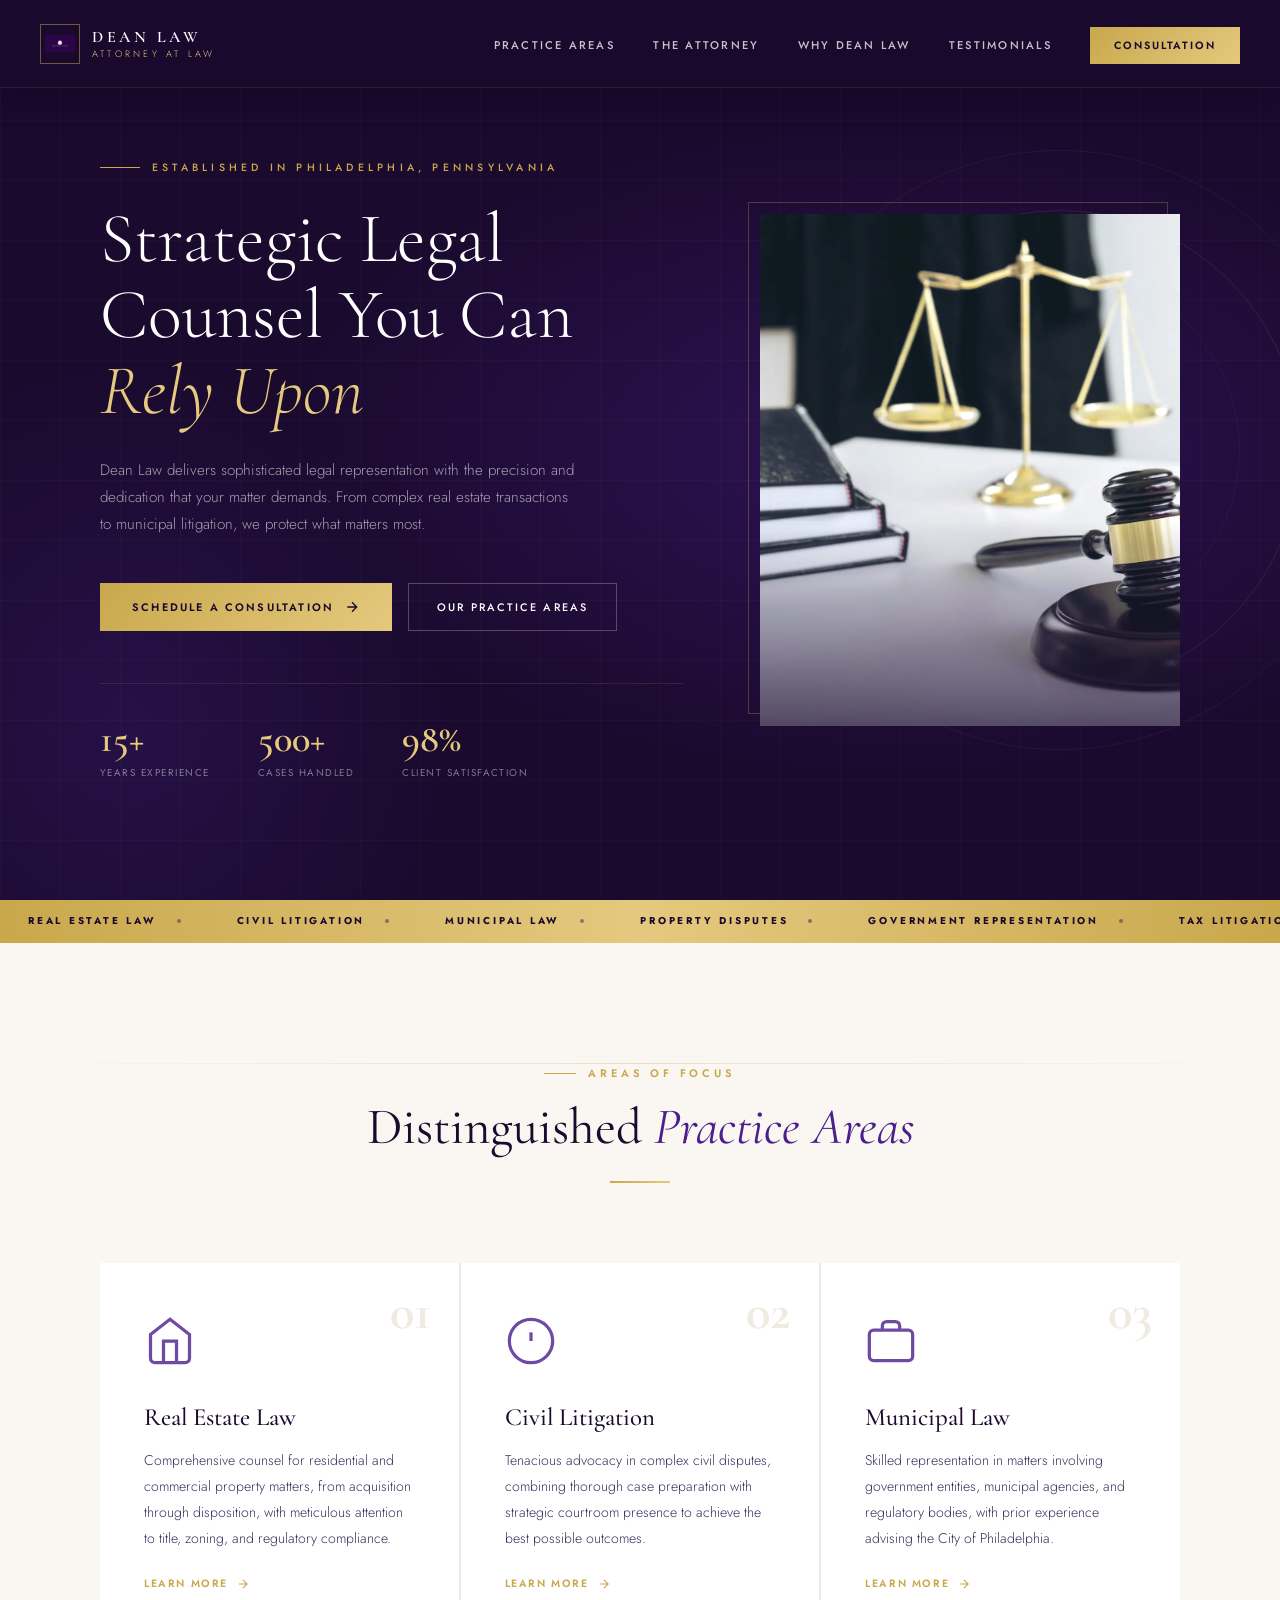
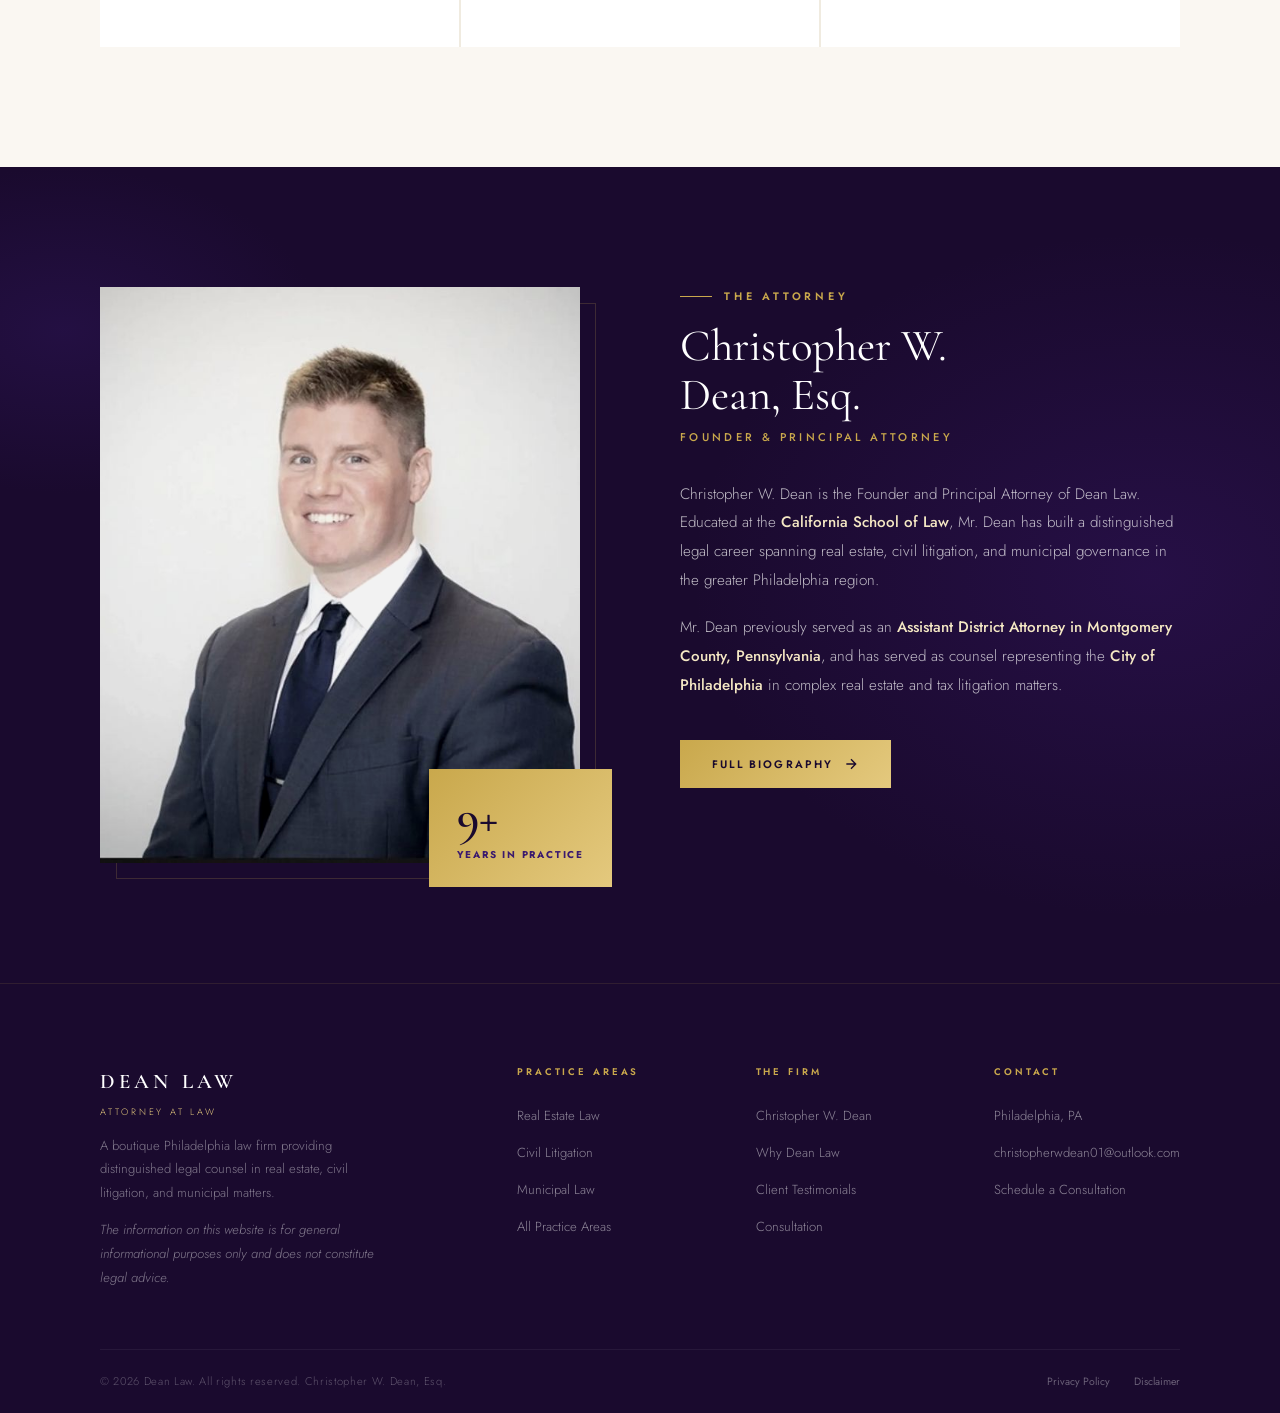
==== index.html @ ed44410c "Add files via upload" ====
<!DOCTYPE html>
<html lang="en">
<head>
  <meta charset="UTF-8" />
  <meta name="viewport" content="width=device-width, initial-scale=1.0" />
  <meta name="description" content="Dean Law — Philadelphia's premier boutique law firm. Christopher W. Dean, Esq. provides distinguished legal representation in Real Estate Law, Civil Litigation, and Municipal Law." />
  <title>Dean Law | Christopher W. Dean, Esq. — Philadelphia, Pennsylvania</title>
  <link rel="stylesheet" href="style.css" />
</head>
<body>

  <!-- ============================================================ NAVIGATION ============================================================ -->
  <header id="navbar">
    <a href="index.html" class="nav-logo">
      <div class="nav-logo-emblem">
        <img src="image/logo.png" alt="Dean Law Logo" style="width:32px;height:32px;object-fit:contain;" />
      </div>
      <div class="nav-logo-text">
        Dean Law
        <span>Attorney at Law</span>
      </div>
    </a>

    <ul class="nav-links">
      <li><a href="practice-areas.html">Practice Areas</a></li>
      <li><a href="attorney.html">The Attorney</a></li>
      <li><a href="why-dean-law.html">Why Dean Law</a></li>
      <li><a href="testimonials.html">Testimonials</a></li>
      <li><a href="contact.html" class="nav-cta">Consultation</a></li>
    </ul>

    <button class="nav-toggle" aria-label="Toggle menu">
      <span></span><span></span><span></span>
    </button>
  </header>

  <!-- ============================================================ HERO ============================================================ -->
  <section id="hero">
    <div class="hero-bg-pattern"></div>
    <div class="hero-grid"></div>
    <div class="hero-seal"></div>

    <div class="hero-content container">
      <div class="hero-text">
        <p class="eyebrow">Established in Philadelphia, Pennsylvania</p>
        <h1 class="hero-headline">
          Strategic Legal<br />
          Counsel You Can<br />
          <em>Rely Upon</em>
        </h1>
        <p class="hero-tagline">
          Dean Law delivers sophisticated legal representation with the precision and dedication that your matter demands. From complex real estate transactions to municipal litigation, we protect what matters most.
        </p>
        <div class="hero-actions">
          <a href="contact.html" class="btn-primary">
            <span>Schedule a Consultation</span>
            <svg width="16" height="16" viewBox="0 0 24 24" fill="none" stroke="currentColor" stroke-width="2"><path d="M5 12h14M12 5l7 7-7 7"/></svg>
          </a>
          <a href="practice-areas.html" class="btn-ghost">
            <span>Our Practice Areas</span>
          </a>
        </div>
        <div class="hero-stats">
          <div class="stat-item">
            <div class="stat-num" data-counter data-target="15" data-suffix="+">0+</div>
            <div class="stat-label">Years Experience</div>
          </div>
          <div class="stat-item">
            <div class="stat-num" data-counter data-target="500" data-suffix="+">0+</div>
            <div class="stat-label">Cases Handled</div>
          </div>
          <div class="stat-item">
            <div class="stat-num" data-counter data-target="98" data-suffix="%">0%</div>
            <div class="stat-label">Client Satisfaction</div>
          </div>
        </div>
      </div>

      <div class="hero-photo-wrap">
        <div class="hero-photo-frame">
          <img src="image/law-image.jpg" alt="Dean Law" class="hero-photo" />
        </div>
          
        </div>
      </div>
    </div>
  </section>

  <!-- ── Ticker ── -->
  <div class="ticker-bar">
    <div class="ticker-track">
      <span class="ticker-item">Real Estate Law <span class="ticker-dot"></span></span>
      <span class="ticker-item">Civil Litigation <span class="ticker-dot"></span></span>
      <span class="ticker-item">Municipal Law <span class="ticker-dot"></span></span>
      <span class="ticker-item">Property Disputes <span class="ticker-dot"></span></span>
      <span class="ticker-item">Government Representation <span class="ticker-dot"></span></span>
      <span class="ticker-item">Tax Litigation <span class="ticker-dot"></span></span>
      <span class="ticker-item">Contract Law <span class="ticker-dot"></span></span>
    </div>
  </div>

  <!-- ── Practice Areas Preview ── -->
  <section class="practice-section">
    <div class="container">
      <div class="practice-header reveal">
        <p class="section-eyebrow" style="justify-content:center;">Areas of Focus</p>
        <h2 class="practice-title">Distinguished <em>Practice Areas</em></h2>
        <div class="gold-divider centered"></div>
      </div>
      <div class="practice-grid">
        <a href="real-estate-law.html" class="practice-card reveal" data-delay="0">
          <span class="practice-num">01</span>
          <svg class="practice-icon" viewBox="0 0 24 24" fill="none" stroke="currentColor" stroke-width="1.5">
            <path d="M3 9l9-7 9 7v11a2 2 0 01-2 2H5a2 2 0 01-2-2z"/><polyline points="9 22 9 12 15 12 15 22"/>
          </svg>
          <h3>Real Estate Law</h3>
          <p>Comprehensive counsel for residential and commercial property matters, from acquisition through disposition, with meticulous attention to title, zoning, and regulatory compliance.</p>
          <div class="practice-learn-more">
            Learn More
            <svg width="14" height="14" viewBox="0 0 24 24" fill="none" stroke="currentColor" stroke-width="2"><path d="M5 12h14M12 5l7 7-7 7"/></svg>
          </div>
        </a>
        <a href="civil-litigation.html" class="practice-card reveal" data-delay="120">
          <span class="practice-num">02</span>
          <svg class="practice-icon" viewBox="0 0 24 24" fill="none" stroke="currentColor" stroke-width="1.5">
            <circle cx="12" cy="12" r="10"/><line x1="12" y1="8" x2="12" y2="12"/><line x1="12" y1="16" x2="12.01" y2="16"/>
          </svg>
          <h3>Civil Litigation</h3>
          <p>Tenacious advocacy in complex civil disputes, combining thorough case preparation with strategic courtroom presence to achieve the best possible outcomes.</p>
          <div class="practice-learn-more">
            Learn More
            <svg width="14" height="14" viewBox="0 0 24 24" fill="none" stroke="currentColor" stroke-width="2"><path d="M5 12h14M12 5l7 7-7 7"/></svg>
          </div>
        </a>
        <a href="municipal-law.html" class="practice-card reveal" data-delay="240">
          <span class="practice-num">03</span>
          <svg class="practice-icon" viewBox="0 0 24 24" fill="none" stroke="currentColor" stroke-width="1.5">
            <rect x="2" y="7" width="20" height="14" rx="2"/><path d="M16 7V5a2 2 0 00-2-2h-4a2 2 0 00-2 2v2"/>
          </svg>
          <h3>Municipal Law</h3>
          <p>Skilled representation in matters involving government entities, municipal agencies, and regulatory bodies, with prior experience advising the City of Philadelphia.</p>
          <div class="practice-learn-more">
            Learn More
            <svg width="14" height="14" viewBox="0 0 24 24" fill="none" stroke="currentColor" stroke-width="2"><path d="M5 12h14M12 5l7 7-7 7"/></svg>
          </div>
        </a>
      </div>
    </div>
  </section>

  <!-- ── Attorney Preview ── -->
  <section class="attorney-section">
    <div class="attorney-bg"></div>
    <div class="container">
      <div class="attorney-grid">
        <div class="attorney-photo-col reveal">
          <div class="attorney-photo-main">
            <img src="image/dean.jpg" alt="Christopher W. Dean, Esq." />
          </div>
          <div class="attorney-credential-card">
            <div class="cred-num" data-counter data-target="15" data-suffix="+">15+</div>
            <div class="cred-label">Years in Practice</div>
          </div>
        </div>
        <div class="attorney-text-col reveal" data-delay="200">
          <p class="section-eyebrow" style="color:var(--gold);">The Attorney</p>
          <h2 class="attorney-name">Christopher W.<br />Dean, Esq.</h2>
          <p class="attorney-title-line">Founder &amp; Principal Attorney</p>
          <div class="attorney-bio">
            <p>Christopher W. Dean is the Founder and Principal Attorney of Dean Law. Educated at the <strong>California School of Law</strong>, Mr. Dean has built a distinguished legal career spanning real estate, civil litigation, and municipal governance in the greater Philadelphia region.</p>
            <p>Mr. Dean previously served as an <strong>Assistant District Attorney in Montgomery County, Pennsylvania</strong>, and has served as counsel representing the <strong>City of Philadelphia</strong> in complex real estate and tax litigation matters.</p>
          </div>
          <div style="margin-top:40px;">
            <a href="attorney.html" class="btn-primary" style="background:linear-gradient(135deg,var(--gold),var(--gold-light));color:var(--purple-deep);">
              <span>Full Biography</span>
              <svg width="16" height="16" viewBox="0 0 24 24" fill="none" stroke="currentColor" stroke-width="2"><path d="M5 12h14M12 5l7 7-7 7"/></svg>
            </a>
          </div>
        </div>
      </div>
    </div>
  </section>

  <!-- ── Footer ── -->
  <footer id="footer">
    <div class="container">
      <div class="footer-main">
        <div class="footer-brand">
          <div class="footer-brand-name">Dean Law<span>Attorney at Law</span></div>
          <p>A boutique Philadelphia law firm providing distinguished legal counsel in real estate, civil litigation, and municipal matters.</p>
          <p class="footer-disclaimer">The information on this website is for general informational purposes only and does not constitute legal advice.</p>
        </div>
        <div class="footer-col">
          <h5>Practice Areas</h5>
          <ul>
            <li><a href="real-estate-law.html">Real Estate Law</a></li>
            <li><a href="civil-litigation.html">Civil Litigation</a></li>
            <li><a href="municipal-law.html">Municipal Law</a></li>
            <li><a href="practice-areas.html">All Practice Areas</a></li>
          </ul>
        </div>
        <div class="footer-col">
          <h5>The Firm</h5>
          <ul>
            <li><a href="attorney.html">Christopher W. Dean</a></li>
            <li><a href="why-dean-law.html">Why Dean Law</a></li>
            <li><a href="testimonials.html">Client Testimonials</a></li>
            <li><a href="contact.html">Consultation</a></li>
          </ul>
        </div>
        <div class="footer-col">
          <h5>Contact</h5>
          <ul>
            <li><a href="#">Philadelphia, PA</a></li>
            <li><a href="mailto:christopherwdean01@outlook.com">christopherwdean01@outlook.com</a></li>
            <li><a href="contact.html">Schedule a Consultation</a></li>
          </ul>
        </div>
      </div>
      <div class="footer-bottom">
        <p>&copy; <span id="footerYear"></span> Dean Law. All rights reserved. Christopher W. Dean, Esq.</p>
        <div class="footer-bar-links">
          <a href="#">Privacy Policy</a>
          <a href="#">Disclaimer</a>
        </div>
      </div>
    </div>
  </footer>

  <script src="main.js"></script>
</body>
</html>
---- style.css ----
/* ============================================================
   DEAN LAW — MASTER STYLESHEET
   Aesthetic: Luxury Legal | Deep Amethyst + Ivory + Gold
   ============================================================ */

@import url('https://fonts.googleapis.com/css2?family=Cormorant+Garamond:ital,wght@0,300;0,400;0,500;0,600;0,700;1,300;1,400;1,500&family=Jost:wght@300;400;500;600&family=Playfair+Display:ital,wght@0,400;0,600;1,400&display=swap');

/* ── Variables ── */
:root {
  --purple-deep:  #1a0a2e;
  --purple-mid:   #2d1557;
  --purple-light: #4a1f8c;
  --purple-muted: #3b1a6e;
  --gold:         #c9a84c;
  --gold-light:   #e4c97e;
  --gold-pale:    #f5e8c4;
  --ivory:        #faf7f2;
  --ivory-dark:   #f0ebe0;
  --white:        #ffffff;
  --text-dark:    #1a0a2e;
  --text-mid:     #3d2d5c;
  --text-light:   #7a6a99;
  --font-display: 'Cormorant Garamond', Georgia, serif;
  --font-body:    'Jost', sans-serif;
  --font-accent:  'Playfair Display', Georgia, serif;
  --ease:         cubic-bezier(0.4, 0, 0.2, 1);
  --shadow-gold:  0 4px 30px rgba(201,168,76,0.15);
  --shadow-deep:  0 20px 60px rgba(26,10,46,0.25);
  --nav-h:        88px;
}

/* ── Reset ── */
*, *::before, *::after { box-sizing: border-box; margin: 0; padding: 0; }
html { scroll-behavior: smooth; font-size: 16px; }
body {
  font-family: var(--font-body);
  background: var(--ivory);
  color: var(--text-dark);
  line-height: 1.7;
  overflow-x: hidden;
}
img { display: block; max-width: 100%; height: auto; }
a { text-decoration: none; color: inherit; }

/* ── Scrollbar ── */
::-webkit-scrollbar { width: 6px; }
::-webkit-scrollbar-track { background: var(--ivory-dark); }
::-webkit-scrollbar-thumb { background: var(--gold); border-radius: 3px; }

/* ── Utilities ── */
.container { max-width: 1200px; margin: 0 auto; padding: 0 clamp(20px, 5vw, 60px); }

.section-eyebrow {
  font-family: var(--font-body);
  font-size: 0.68rem;
  font-weight: 600;
  letter-spacing: 0.35em;
  text-transform: uppercase;
  color: var(--gold);
  margin-bottom: 16px;
  display: flex;
  align-items: center;
  gap: 12px;
}
.section-eyebrow::before {
  content: '';
  display: inline-block;
  width: 32px;
  height: 1px;
  background: var(--gold);
  flex-shrink: 0;
}

.gold-divider {
  width: 60px;
  height: 2px;
  background: linear-gradient(90deg, var(--gold), var(--gold-light));
  margin: 24px 0;
}
.gold-divider.centered { margin-left: auto; margin-right: auto; }

/* ================================================================
   NAVIGATION
   ================================================================ */
#navbar {
  position: fixed;
  inset: 0 0 auto 0;
  z-index: 1000;
  height: var(--nav-h);
  padding: 0 clamp(20px, 4vw, 40px);
  display: flex;
  align-items: center;
  justify-content: space-between;
  gap: 16px;
  background: rgba(26,10,46,0.97);
  backdrop-filter: blur(12px);
  -webkit-backdrop-filter: blur(12px);
  box-shadow: 0 2px 40px rgba(0,0,0,0.3);
  border-bottom: 1px solid rgba(201,168,76,0.12);
}

/* Logo */
.nav-logo {
  display: flex;
  align-items: center;
  gap: 12px;
  flex-shrink: 0;
}
.nav-logo-emblem {
  width: 40px;
  height: 40px;
  border: 1px solid rgba(201,168,76,0.5);
  display: flex;
  align-items: center;
  justify-content: center;
  flex-shrink: 0;
  padding: 4px;
}
.nav-logo-emblem img { width: 28px; height: 28px; object-fit: contain; }
.nav-logo-text {
  font-family: var(--font-display);
  font-size: 1rem;
  font-weight: 600;
  letter-spacing: 0.22em;
  text-transform: uppercase;
  color: var(--white);
  line-height: 1.2;
  white-space: nowrap;
}
.nav-logo-text span {
  display: block;
  font-size: 0.58rem;
  font-family: var(--font-body);
  font-weight: 300;
  letter-spacing: 0.35em;
  color: var(--gold-light);
}

/* Desktop nav links */
.nav-links {
  display: flex;
  align-items: center;
  gap: clamp(20px, 3vw, 40px);
  list-style: none;
}
.nav-links a {
  font-size: 0.7rem;
  font-weight: 500;
  letter-spacing: 0.2em;
  text-transform: uppercase;
  color: rgba(255,255,255,0.75);
  transition: color 0.25s;
  position: relative;
  white-space: nowrap;
}
.nav-links a::after {
  content: '';
  position: absolute;
  bottom: -4px;
  left: 0;
  width: 0;
  height: 1px;
  background: var(--gold);
  transition: width 0.3s var(--ease);
}
.nav-links a:hover { color: var(--white); }
.nav-links a:hover::after { width: 100%; }
.nav-links a.active { color: var(--gold-light); }
.nav-links a.active::after { width: 100%; background: var(--gold-light); }

.nav-cta {
  font-size: 0.66rem !important;
  font-weight: 600 !important;
  letter-spacing: 0.18em !important;
  color: var(--purple-deep) !important;
  background: linear-gradient(135deg, var(--gold), var(--gold-light));
  padding: 11px 24px !important;
  transition: all 0.3s var(--ease) !important;
}
.nav-cta:hover {
  box-shadow: 0 0 24px rgba(201,168,76,0.5) !important;
  transform: translateY(-1px);
  color: var(--purple-deep) !important;
}
.nav-cta::after { display: none !important; }

/* Hamburger */
.nav-toggle {
  display: none;
  flex-direction: column;
  justify-content: center;
  gap: 6px;
  cursor: pointer;
  padding: 8px;
  background: none;
  border: none;
  flex-shrink: 0;
  width: 40px;
  height: 40px;
}
.nav-toggle span {
  display: block;
  width: 24px;
  height: 1.5px;
  background: var(--white);
  transition: transform 0.3s var(--ease), opacity 0.3s;
}
.nav-toggle.open span:nth-child(1) { transform: rotate(45deg) translate(5px, 5px); }
.nav-toggle.open span:nth-child(2) { opacity: 0; }
.nav-toggle.open span:nth-child(3) { transform: rotate(-45deg) translate(5px, -5px); }

/* ================================================================
   PAGE HERO (inner pages)
   ================================================================ */
.page-hero {
  background: var(--purple-deep);
  padding: clamp(100px, 14vw, 160px) 0 clamp(48px, 6vw, 80px);
  position: relative;
  overflow: hidden;
}
.page-hero::after {
  content: '';
  position: absolute;
  inset: 0;
  background-image:
    linear-gradient(rgba(201,168,76,0.03) 1px, transparent 1px),
    linear-gradient(90deg, rgba(201,168,76,0.03) 1px, transparent 1px);
  background-size: 60px 60px;
  pointer-events: none;
}
.page-hero-inner { position: relative; z-index: 2; }
.page-hero-eyebrow {
  font-size: 0.66rem;
  font-weight: 500;
  letter-spacing: 0.4em;
  text-transform: uppercase;
  color: var(--gold);
  display: flex;
  align-items: center;
  gap: 12px;
  margin-bottom: 20px;
  opacity: 0;
  animation: fadeUp 0.8s var(--ease) 0.2s forwards;
}
.page-hero-eyebrow::before {
  content: '';
  width: 40px;
  height: 1px;
  background: var(--gold);
  flex-shrink: 0;
}
.page-hero h1 {
  font-family: var(--font-display);
  font-size: clamp(2.4rem, 5vw, 4.8rem);
  font-weight: 300;
  color: var(--white);
  line-height: 1.1;
  opacity: 0;
  animation: fadeUp 0.9s var(--ease) 0.4s forwards;
}
.page-hero h1 em { font-style: italic; color: var(--gold-light); }
.page-hero-sub {
  margin-top: 20px;
  font-size: clamp(0.88rem, 2vw, 1rem);
  font-weight: 300;
  color: rgba(255,255,255,0.6);
  max-width: 520px;
  line-height: 1.8;
  opacity: 0;
  animation: fadeUp 0.9s var(--ease) 0.6s forwards;
}

/* Breadcrumb */
.breadcrumb {
  display: flex;
  align-items: center;
  gap: 8px;
  margin-top: 40px;
  font-size: 0.7rem;
  color: rgba(255,255,255,0.4);
  flex-wrap: wrap;
  opacity: 0;
  animation: fadeUp 0.8s var(--ease) 0.7s forwards;
}
.breadcrumb a { color: rgba(255,255,255,0.5); transition: color 0.25s; }
.breadcrumb a:hover { color: var(--gold-light); }
.breadcrumb-sep { color: var(--gold); opacity: 0.4; }
.breadcrumb-current { color: var(--gold-light); }

/* ================================================================
   HOME HERO
   ================================================================ */
#hero {
  min-height: 100svh;
  min-height: 100vh;
  background: var(--purple-deep);
  position: relative;
  display: flex;
  align-items: center;
  overflow: hidden;
}
.hero-bg-pattern {
  position: absolute;
  inset: 0;
  background-image:
    radial-gradient(ellipse 80% 60% at 70% 50%, rgba(74,31,140,0.4) 0%, transparent 60%),
    radial-gradient(ellipse 50% 80% at 10% 80%, rgba(45,21,87,0.6) 0%, transparent 50%);
  pointer-events: none;
}
.hero-grid {
  position: absolute;
  inset: 0;
  background-image:
    linear-gradient(rgba(201,168,76,0.03) 1px, transparent 1px),
    linear-gradient(90deg, rgba(201,168,76,0.03) 1px, transparent 1px);
  background-size: 60px 60px;
  pointer-events: none;
}
.hero-seal {
  position: absolute;
  right: -80px;
  top: 50%;
  transform: translateY(-50%);
  width: 600px;
  height: 600px;
  border-radius: 50%;
  border: 1px solid rgba(201,168,76,0.08);
  display: flex;
  align-items: center;
  justify-content: center;
  pointer-events: none;
}
.hero-seal::before {
  content: '';
  position: absolute;
  width: 480px; height: 480px;
  border-radius: 50%;
  border: 1px solid rgba(201,168,76,0.12);
}
.hero-seal::after {
  content: '';
  position: absolute;
  width: 360px; height: 360px;
  border-radius: 50%;
  border: 1px solid rgba(201,168,76,0.06);
}

.hero-content {
  position: relative;
  z-index: 2;
  width: 100%;
  padding: clamp(90px, 12vw, 140px) clamp(20px, 5vw, 60px) clamp(60px, 8vw, 100px);
  display: grid;
  grid-template-columns: 1fr minmax(0, 420px);
  gap: clamp(40px, 6vw, 80px);
  align-items: center;
}

/* Hero text */
.hero-text .eyebrow {
  font-size: 0.66rem;
  font-weight: 500;
  letter-spacing: 0.4em;
  text-transform: uppercase;
  color: var(--gold);
  margin-bottom: 24px;
  display: flex;
  align-items: center;
  gap: 12px;
  opacity: 0;
  animation: fadeUp 0.8s var(--ease) 0.3s forwards;
}
.hero-text .eyebrow::before {
  content: '';
  width: 40px; height: 1px;
  background: var(--gold);
  flex-shrink: 0;
}
.hero-headline {
  font-family: var(--font-display);
  font-size: clamp(2.8rem, 5.5vw, 5.5rem);
  font-weight: 300;
  line-height: 1.08;
  color: var(--white);
  margin-bottom: 28px;
  opacity: 0;
  animation: fadeUp 0.9s var(--ease) 0.5s forwards;
}
.hero-headline em { font-style: italic; color: var(--gold-light); }
.hero-tagline {
  font-size: clamp(0.88rem, 1.5vw, 0.95rem);
  font-weight: 300;
  color: rgba(255,255,255,0.6);
  max-width: 480px;
  margin-bottom: 44px;
  line-height: 1.8;
  opacity: 0;
  animation: fadeUp 0.9s var(--ease) 0.7s forwards;
}
.hero-actions {
  display: flex;
  gap: 16px;
  flex-wrap: wrap;
  opacity: 0;
  animation: fadeUp 0.9s var(--ease) 0.9s forwards;
}
.hero-stats {
  display: flex;
  gap: clamp(24px, 4vw, 48px);
  margin-top: 52px;
  padding-top: 36px;
  border-top: 1px solid rgba(201,168,76,0.15);
  flex-wrap: wrap;
  opacity: 0;
  animation: fadeUp 0.9s var(--ease) 1.1s forwards;
}
.stat-num {
  font-family: var(--font-display);
  font-size: clamp(1.8rem, 3vw, 2.4rem);
  font-weight: 600;
  color: var(--gold-light);
  line-height: 1;
}
.stat-label {
  font-size: 0.62rem;
  font-weight: 400;
  letter-spacing: 0.15em;
  text-transform: uppercase;
  color: rgba(255,255,255,0.45);
  margin-top: 6px;
}

/* Hero photo */
.hero-photo-wrap {
  opacity: 0;
  animation: fadeLeft 1s var(--ease) 0.6s forwards;
}
.hero-photo-frame { position: relative; z-index: 2; }
.hero-photo-frame img {
  width: 100%;
  height: clamp(300px, 40vw, 520px);
  object-fit: cover;
  object-position: top center;
  filter: grayscale(15%) contrast(1.05);
}
.hero-photo-frame::before {
  content: '';
  position: absolute;
  top: -12px; left: -12px;
  right: 12px; bottom: 12px;
  border: 1px solid rgba(201,168,76,0.3);
  z-index: -1;
}
.hero-photo-frame::after {
  content: '';
  position: absolute;
  bottom: 0; left: 0; right: 0;
  height: 40%;
  background: linear-gradient(to top, rgba(26,10,46,0.7), transparent);
}
.hero-photo-badge {
  position: absolute;
  bottom: 24px; left: 24px;
  z-index: 3;
  background: rgba(26,10,46,0.92);
  backdrop-filter: blur(8px);
  -webkit-backdrop-filter: blur(8px);
  border: 1px solid rgba(201,168,76,0.3);
  padding: 14px 20px;
}
.photo-badge-name {
  font-family: var(--font-display);
  font-size: clamp(0.9rem, 2vw, 1.1rem);
  font-weight: 500;
  color: var(--white);
}
.photo-badge-title {
  font-size: 0.58rem;
  font-weight: 400;
  letter-spacing: 0.2em;
  text-transform: uppercase;
  color: var(--gold);
  margin-top: 4px;
}

/* ── Buttons ── */
.btn-primary {
  display: inline-flex;
  align-items: center;
  gap: 10px;
  background: linear-gradient(135deg, var(--gold), var(--gold-light));
  color: var(--purple-deep);
  font-family: var(--font-body);
  font-size: 0.68rem;
  font-weight: 600;
  letter-spacing: 0.2em;
  text-transform: uppercase;
  padding: 15px 32px;
  border: none;
  cursor: pointer;
  transition: all 0.3s var(--ease);
  white-space: nowrap;
}
.btn-primary:hover { box-shadow: 0 0 32px rgba(201,168,76,0.5); transform: translateY(-2px); }

.btn-ghost {
  display: inline-flex;
  align-items: center;
  gap: 10px;
  background: transparent;
  color: var(--white);
  font-family: var(--font-body);
  font-size: 0.68rem;
  font-weight: 500;
  letter-spacing: 0.2em;
  text-transform: uppercase;
  padding: 14px 28px;
  border: 1px solid rgba(255,255,255,0.25);
  cursor: pointer;
  transition: all 0.3s var(--ease);
  white-space: nowrap;
}
.btn-ghost:hover { border-color: var(--gold); color: var(--gold-light); transform: translateY(-2px); }

/* ================================================================
   TICKER
   ================================================================ */
.ticker-bar {
  background: linear-gradient(90deg, var(--gold), var(--gold-light), var(--gold));
  padding: 13px 0;
  overflow: hidden;
}
.ticker-track {
  display: flex;
  width: max-content;
  animation: ticker 22s linear infinite;
}
.ticker-item {
  display: inline-flex;
  align-items: center;
  gap: 20px;
  padding: 0 28px;
  font-size: 0.62rem;
  font-weight: 700;
  letter-spacing: 0.28em;
  text-transform: uppercase;
  color: var(--purple-deep);
  white-space: nowrap;
}
.ticker-dot {
  width: 4px; height: 4px;
  border-radius: 50%;
  background: var(--purple-muted);
  opacity: 0.5;
  flex-shrink: 0;
}

/* ================================================================
   PRACTICE AREAS
   ================================================================ */
.practice-section {
  padding: clamp(72px, 10vw, 120px) 0;
  background: var(--ivory);
}
.practice-section::before {
  content: '';
  display: block;
  height: 1px;
  background: linear-gradient(90deg, transparent, var(--gold), transparent);
  opacity: 0.3;
}
.practice-header { text-align: center; margin-bottom: clamp(48px, 7vw, 80px); }
.practice-title {
  font-family: var(--font-display);
  font-size: clamp(2rem, 4vw, 3.6rem);
  font-weight: 400;
  color: var(--text-dark);
  line-height: 1.15;
}
.practice-title em { font-style: italic; color: var(--purple-light); }
.practice-grid {
  display: grid;
  grid-template-columns: repeat(auto-fit, minmax(min(100%, 300px), 1fr));
  gap: 2px;
  background: var(--ivory-dark);
}
.practice-card {
  background: var(--white);
  padding: clamp(32px, 5vw, 52px) clamp(24px, 4vw, 44px);
  position: relative;
  overflow: hidden;
  transition: transform 0.4s var(--ease), box-shadow 0.4s var(--ease);
  text-decoration: none;
  display: block;
}
.practice-card::before {
  content: '';
  position: absolute;
  bottom: 0; left: 0;
  height: 3px; width: 0;
  background: linear-gradient(90deg, var(--gold), var(--gold-light));
  transition: width 0.4s var(--ease);
}
.practice-card:hover::before { width: 100%; }
.practice-card:hover { transform: translateY(-4px); box-shadow: var(--shadow-gold); }
.practice-icon {
  width: 52px; height: 52px;
  margin-bottom: 28px;
  color: var(--purple-light);
  opacity: 0.8;
  flex-shrink: 0;
}
.practice-num {
  position: absolute;
  top: 24px; right: 28px;
  font-family: var(--font-display);
  font-size: clamp(2.5rem, 4vw, 4rem);
  font-weight: 700;
  color: var(--ivory-dark);
  line-height: 1;
  pointer-events: none;
  transition: color 0.4s;
}
.practice-card:hover .practice-num { color: rgba(201,168,76,0.08); }
.practice-card h3 {
  font-family: var(--font-display);
  font-size: clamp(1.3rem, 2.5vw, 1.55rem);
  font-weight: 500;
  color: var(--text-dark);
  margin-bottom: 14px;
  line-height: 1.2;
}
.practice-card p {
  font-size: 0.88rem;
  font-weight: 300;
  color: var(--text-mid);
  line-height: 1.85;
}
.practice-card ul {
  list-style: none;
  margin-top: 18px;
}
.practice-card ul li {
  font-size: 0.8rem;
  color: var(--text-light);
  padding: 5px 0;
  border-bottom: 1px solid var(--ivory-dark);
  display: flex;
  align-items: center;
  gap: 8px;
}
.practice-card ul li::before {
  content: '';
  width: 4px; height: 4px;
  border-radius: 50%;
  background: var(--gold);
  flex-shrink: 0;
}
.practice-learn-more {
  display: inline-flex;
  align-items: center;
  gap: 8px;
  margin-top: 24px;
  font-size: 0.66rem;
  font-weight: 600;
  letter-spacing: 0.15em;
  text-transform: uppercase;
  color: var(--gold);
  transition: gap 0.3s;
}
.practice-card:hover .practice-learn-more { gap: 14px; }

/* ================================================================
   ATTORNEY BIO
   ================================================================ */
.attorney-section {
  padding: clamp(72px, 10vw, 120px) 0;
  background: var(--purple-deep);
  position: relative;
  overflow: hidden;
}
.attorney-bg {
  position: absolute;
  inset: 0;
  background:
    radial-gradient(ellipse 60% 70% at 90% 50%, rgba(74,31,140,0.25) 0%, transparent 60%),
    radial-gradient(ellipse 40% 40% at 5% 20%, rgba(45,21,87,0.5) 0%, transparent 50%);
  pointer-events: none;
}
.attorney-grid {
  display: grid;
  grid-template-columns: minmax(0, 480px) 1fr;
  gap: clamp(48px, 8vw, 100px);
  align-items: start;
  position: relative;
  z-index: 2;
}
.attorney-photo-col { position: relative; }
.attorney-photo-main { position: relative; z-index: 2; }
.attorney-photo-main img {
  width: 100%;
  height: clamp(360px, 45vw, 580px);
  object-fit: cover;
  object-position: top;
  filter: grayscale(10%) contrast(1.05) brightness(0.95);
}
.attorney-photo-main::before {
  content: '';
  position: absolute;
  top: 16px; left: 16px; right: -16px; bottom: -16px;
  border: 1px solid rgba(201,168,76,0.2);
  z-index: -1;
}
.attorney-credential-card {
  position: absolute;
  bottom: -24px;
  right: -32px;
  background: linear-gradient(135deg, var(--gold), var(--gold-light));
  padding: 24px 28px;
  z-index: 3;
  min-width: 140px;
}
.cred-num {
  font-family: var(--font-display);
  font-size: clamp(2.2rem, 4vw, 3rem);
  font-weight: 600;
  color: var(--purple-deep);
  line-height: 1;
}
.cred-label {
  font-size: 0.62rem;
  font-weight: 700;
  letter-spacing: 0.18em;
  text-transform: uppercase;
  color: var(--purple-muted);
  margin-top: 6px;
}
.attorney-name {
  font-family: var(--font-display);
  font-size: clamp(2rem, 3.5vw, 3.4rem);
  font-weight: 400;
  color: var(--white);
  line-height: 1.1;
  margin-bottom: 8px;
}
.attorney-title-line {
  font-size: 0.7rem;
  font-weight: 500;
  letter-spacing: 0.3em;
  text-transform: uppercase;
  color: var(--gold);
  margin-bottom: 32px;
}
.attorney-bio p {
  font-size: clamp(0.88rem, 1.5vw, 0.95rem);
  font-weight: 300;
  color: rgba(255,255,255,0.72);
  line-height: 1.9;
  margin-bottom: 18px;
}
.attorney-bio strong { color: var(--gold-pale); font-weight: 500; }
.credentials-list {
  margin-top: 40px;
  display: grid;
  grid-template-columns: repeat(auto-fit, minmax(200px, 1fr));
  gap: 4px;
}
.cred-item {
  background: rgba(255,255,255,0.04);
  border: 1px solid rgba(255,255,255,0.07);
  padding: 18px 22px;
  transition: all 0.3s;
}
.cred-item:hover {
  background: rgba(201,168,76,0.06);
  border-color: rgba(201,168,76,0.2);
}
.cred-item-label {
  font-size: 0.58rem;
  font-weight: 600;
  letter-spacing: 0.2em;
  text-transform: uppercase;
  color: var(--gold);
  margin-bottom: 6px;
}
.cred-item-value {
  font-size: 0.86rem;
  font-weight: 300;
  color: rgba(255,255,255,0.8);
  line-height: 1.4;
}

/* ================================================================
   WHY CHOOSE
   ================================================================ */
.why-section {
  padding: clamp(72px, 10vw, 120px) 0;
  background: var(--ivory-dark);
}
.why-grid {
  display: grid;
  grid-template-columns: repeat(auto-fit, minmax(min(100%, 420px), 1fr));
  gap: clamp(48px, 7vw, 100px);
  align-items: center;
}
.why-headline {
  font-family: var(--font-display);
  font-size: clamp(1.9rem, 3.5vw, 3.2rem);
  font-weight: 400;
  color: var(--text-dark);
  line-height: 1.2;
}
.why-headline em { font-style: italic; color: var(--purple-light); }
.why-lead {
  font-size: clamp(0.88rem, 1.5vw, 0.92rem);
  font-weight: 300;
  color: var(--text-mid);
  line-height: 1.85;
  margin-top: 20px;
}
.why-pillars { display: grid; gap: 2px; }
.pillar {
  background: var(--white);
  padding: clamp(22px, 3vw, 32px) clamp(20px, 3vw, 36px);
  display: flex;
  gap: 20px;
  align-items: flex-start;
  transition: transform 0.3s, box-shadow 0.3s;
}
.pillar:hover { transform: translateX(6px); box-shadow: var(--shadow-gold); }
.pillar-icon {
  width: 40px; height: 40px;
  min-width: 40px;
  background: linear-gradient(135deg, var(--purple-deep), var(--purple-mid));
  display: flex;
  align-items: center;
  justify-content: center;
  color: var(--gold);
}
.pillar-body h4 {
  font-family: var(--font-display);
  font-size: clamp(1.05rem, 2vw, 1.2rem);
  font-weight: 500;
  color: var(--text-dark);
  margin-bottom: 6px;
}
.pillar-body p {
  font-size: 0.84rem;
  font-weight: 300;
  color: var(--text-mid);
  line-height: 1.75;
}

/* ================================================================
   TESTIMONIALS
   ================================================================ */
.testimonials-section {
  padding: clamp(72px, 10vw, 120px) 0;
  background: var(--purple-mid);
  position: relative;
  overflow: hidden;
}
.testimonials-bg {
  position: absolute;
  inset: 0;
  background: radial-gradient(ellipse 70% 60% at 50% 50%, rgba(74,31,140,0.3) 0%, transparent 70%);
  pointer-events: none;
}
.testimonials-header {
  text-align: center;
  margin-bottom: clamp(48px, 6vw, 70px);
  position: relative;
  z-index: 1;
}
.testimonials-title {
  font-family: var(--font-display);
  font-size: clamp(2rem, 3.5vw, 3.2rem);
  font-weight: 400;
  color: var(--white);
}
.testimonials-title em { font-style: italic; color: var(--gold-light); }
.testimonials-carousel { position: relative; z-index: 1; overflow: hidden; }
.testimonial-track { display: flex; transition: transform 0.6s var(--ease); }
.testimonial-card { min-width: 100%; padding: 0 clamp(4%, 8%, 10%); }
.testimonial-inner { max-width: 780px; margin: 0 auto; text-align: center; }
.testimonial-quote-mark {
  font-family: var(--font-display);
  font-size: clamp(5rem, 10vw, 8rem);
  color: var(--gold);
  opacity: 0.15;
  line-height: 0.6;
  margin-bottom: 20px;
}
.testimonial-text {
  font-family: var(--font-accent);
  font-size: clamp(1rem, 2vw, 1.35rem);
  font-style: italic;
  color: rgba(255,255,255,0.88);
  line-height: 1.75;
  margin-bottom: 36px;
}
.testimonial-author { display: flex; flex-direction: column; align-items: center; gap: 6px; }
.testimonial-name {
  font-size: 0.76rem;
  font-weight: 600;
  letter-spacing: 0.2em;
  text-transform: uppercase;
  color: var(--gold-light);
}
.testimonial-role {
  font-size: 0.7rem;
  font-weight: 300;
  color: rgba(255,255,255,0.45);
  letter-spacing: 0.1em;
}
.testimonial-stars {
  display: flex;
  gap: 4px;
  margin-bottom: 14px;
  justify-content: center;
}
.testimonial-stars span { color: var(--gold); font-size: 0.84rem; }
.carousel-controls {
  display: flex;
  justify-content: center;
  align-items: center;
  gap: 14px;
  margin-top: clamp(32px, 5vw, 56px);
  position: relative;
  z-index: 1;
  flex-wrap: wrap;
}
.carousel-btn {
  width: 46px; height: 46px;
  border: 1px solid rgba(201,168,76,0.3);
  background: transparent;
  color: var(--gold-light);
  cursor: pointer;
  display: flex;
  align-items: center;
  justify-content: center;
  transition: all 0.3s;
  flex-shrink: 0;
}
.carousel-btn:hover { background: rgba(201,168,76,0.1); border-color: var(--gold); }
.carousel-dots { display: flex; gap: 8px; align-items: center; }
.carousel-dot {
  width: 6px; height: 6px;
  border-radius: 50%;
  background: rgba(255,255,255,0.25);
  cursor: pointer;
  transition: all 0.3s;
  border: none;
  padding: 0;
}
.carousel-dot.active { background: var(--gold); width: 24px; border-radius: 3px; }

/* ================================================================
   CONTACT FORM
   ================================================================ */
.contact-section {
  padding: clamp(72px, 10vw, 120px) 0;
  background: var(--ivory);
}
.contact-grid {
  display: grid;
  grid-template-columns: repeat(auto-fit, minmax(min(100%, 360px), 1fr));
  gap: clamp(48px, 7vw, 80px);
  align-items: start;
}
.contact-headline {
  font-family: var(--font-display);
  font-size: clamp(2rem, 3.5vw, 3.2rem);
  font-weight: 400;
  color: var(--text-dark);
  line-height: 1.2;
  margin-bottom: 18px;
}
.contact-headline em { font-style: italic; color: var(--purple-light); }
.contact-sub {
  font-size: clamp(0.86rem, 1.5vw, 0.92rem);
  font-weight: 300;
  color: var(--text-mid);
  line-height: 1.85;
  margin-bottom: 40px;
}
.contact-details { display: grid; gap: 4px; }
.contact-detail-item {
  display: flex;
  gap: 18px;
  align-items: flex-start;
  background: var(--white);
  padding: 20px 24px;
  border-left: 3px solid transparent;
  transition: all 0.3s;
}
.contact-detail-item:hover { border-left-color: var(--gold); transform: translateX(4px); }
.detail-icon {
  width: 38px; height: 38px;
  min-width: 38px;
  background: var(--purple-deep);
  display: flex;
  align-items: center;
  justify-content: center;
  color: var(--gold);
}
.detail-label {
  font-size: 0.58rem;
  font-weight: 600;
  letter-spacing: 0.2em;
  text-transform: uppercase;
  color: var(--text-light);
  margin-bottom: 4px;
}
.detail-value {
  font-size: 0.88rem;
  font-weight: 400;
  color: var(--text-dark);
  word-break: break-word;
}
.contact-form-wrap {
  background: var(--purple-deep);
  padding: clamp(28px, 5vw, 52px) clamp(24px, 5vw, 48px);
  position: relative;
  overflow: hidden;
}
.contact-form-wrap::before {
  content: '';
  position: absolute;
  top: -40px; right: -40px;
  width: 200px; height: 200px;
  border-radius: 50%;
  border: 1px solid rgba(201,168,76,0.1);
  pointer-events: none;
}
.form-title {
  font-family: var(--font-display);
  font-size: clamp(1.4rem, 2.5vw, 1.7rem);
  font-weight: 400;
  color: var(--white);
  margin-bottom: 6px;
  position: relative;
  z-index: 1;
}
.form-sub {
  font-size: 0.78rem;
  font-weight: 300;
  color: rgba(255,255,255,0.45);
  margin-bottom: 32px;
  position: relative;
  z-index: 1;
}
.form-row {
  display: grid;
  grid-template-columns: repeat(auto-fit, minmax(min(100%, 160px), 1fr));
  gap: 14px;
}
.form-group {
  position: relative;
  margin-bottom: 14px;
  z-index: 1;
}
.form-group label {
  display: block;
  font-size: 0.58rem;
  font-weight: 600;
  letter-spacing: 0.2em;
  text-transform: uppercase;
  color: var(--gold);
  margin-bottom: 8px;
}
.form-group input,
.form-group select,
.form-group textarea {
  width: 100%;
  background: rgba(255,255,255,0.05);
  border: 1px solid rgba(255,255,255,0.1);
  color: var(--white);
  font-family: var(--font-body);
  font-size: 0.88rem;
  font-weight: 300;
  padding: 13px 16px;
  outline: none;
  transition: all 0.3s;
  -webkit-appearance: none;
  appearance: none;
}
.form-group input::placeholder,
.form-group textarea::placeholder { color: rgba(255,255,255,0.25); }
.form-group input:focus,
.form-group select:focus,
.form-group textarea:focus {
  border-color: rgba(201,168,76,0.5);
  background: rgba(255,255,255,0.08);
}
.form-group select option { background: var(--purple-deep); color: var(--white); }
.form-group textarea { resize: vertical; min-height: 110px; }
.form-submit {
  width: 100%;
  background: linear-gradient(135deg, var(--gold), var(--gold-light));
  color: var(--purple-deep);
  font-family: var(--font-body);
  font-size: 0.7rem;
  font-weight: 700;
  letter-spacing: 0.22em;
  text-transform: uppercase;
  padding: 17px;
  border: none;
  cursor: pointer;
  transition: all 0.3s;
  margin-top: 6px;
  position: relative;
  z-index: 1;
}
.form-submit:hover { box-shadow: 0 0 32px rgba(201,168,76,0.4); transform: translateY(-2px); }

/* ================================================================
   FOOTER
   ================================================================ */
#footer {
  background: var(--purple-deep);
  border-top: 1px solid rgba(201,168,76,0.12);
}
.footer-main {
  padding: clamp(52px, 8vw, 80px) 0 clamp(40px, 6vw, 60px);
  display: grid;
  grid-template-columns: 2fr repeat(3, 1fr);
  gap: clamp(28px, 5vw, 60px);
}
.footer-brand-name {
  font-family: var(--font-display);
  font-size: 1.3rem;
  font-weight: 600;
  letter-spacing: 0.2em;
  text-transform: uppercase;
  color: var(--white);
  margin-bottom: 14px;
}
.footer-brand-name span {
  display: block;
  font-size: 0.58rem;
  font-family: var(--font-body);
  font-weight: 300;
  letter-spacing: 0.3em;
  color: var(--gold-light);
  margin-top: 4px;
}
.footer-brand p {
  font-size: 0.82rem;
  font-weight: 300;
  color: rgba(255,255,255,0.45);
  line-height: 1.8;
  max-width: 280px;
}
.footer-disclaimer {
  font-size: 0.7rem;
  font-weight: 300;
  color: rgba(255,255,255,0.3);
  line-height: 1.7;
  max-width: 280px;
  margin-top: 14px;
  font-style: italic;
}
.footer-col h5 {
  font-size: 0.6rem;
  font-weight: 600;
  letter-spacing: 0.3em;
  text-transform: uppercase;
  color: var(--gold);
  margin-bottom: 20px;
}
.footer-col ul { list-style: none; }
.footer-col ul li { margin-bottom: 10px; }
.footer-col ul li a {
  font-size: 0.82rem;
  font-weight: 300;
  color: rgba(255,255,255,0.5);
  transition: color 0.25s;
}
.footer-col ul li a:hover { color: var(--gold-light); }
.footer-bottom {
  border-top: 1px solid rgba(255,255,255,0.06);
  padding: 22px 0;
  display: flex;
  align-items: center;
  justify-content: space-between;
  flex-wrap: wrap;
  gap: 12px;
}
.footer-bottom p {
  font-size: 0.7rem;
  font-weight: 300;
  color: rgba(255,255,255,0.3);
  letter-spacing: 0.06em;
}
.footer-bar-links { display: flex; gap: 24px; flex-wrap: wrap; }
.footer-bar-links a {
  font-size: 0.66rem;
  font-weight: 400;
  color: rgba(255,255,255,0.35);
  transition: color 0.25s;
}
.footer-bar-links a:hover { color: var(--gold); }

/* ================================================================
   PRACTICE DETAIL PAGES
   ================================================================ */
.practice-detail-section {
  padding: clamp(64px, 8vw, 100px) 0;
  background: var(--ivory);
}
.practice-detail-grid {
  display: grid;
  grid-template-columns: 2fr 1fr;
  gap: clamp(40px, 6vw, 80px);
  align-items: start;
}
.practice-detail-content h2 {
  font-family: var(--font-display);
  font-size: clamp(1.8rem, 3.5vw, 2.4rem);
  font-weight: 400;
  color: var(--text-dark);
  margin-bottom: 18px;
  line-height: 1.2;
}
.practice-detail-content p {
  font-size: 0.95rem;
  font-weight: 300;
  color: var(--text-mid);
  line-height: 1.9;
  margin-bottom: 18px;
}
.practice-sidebar { position: sticky; top: calc(var(--nav-h) + 20px); }
.sidebar-card {
  background: var(--purple-deep);
  padding: clamp(24px, 4vw, 40px) clamp(22px, 3vw, 36px);
  margin-bottom: 4px;
}
.sidebar-card h4 {
  font-family: var(--font-display);
  font-size: 1.15rem;
  font-weight: 400;
  color: var(--gold-light);
  margin-bottom: 18px;
}
.sidebar-card ul { list-style: none; }
.sidebar-card ul li {
  font-size: 0.82rem;
  font-weight: 300;
  color: rgba(255,255,255,0.7);
  padding: 7px 0;
  border-bottom: 1px solid rgba(255,255,255,0.06);
  display: flex;
  align-items: center;
  gap: 10px;
}
.sidebar-card ul li::before {
  content: '';
  width: 4px; height: 4px;
  border-radius: 50%;
  background: var(--gold);
  flex-shrink: 0;
}
.cta-card {
  background: linear-gradient(135deg, var(--gold), var(--gold-light));
  padding: clamp(24px, 4vw, 36px);
  text-align: center;
}
.cta-card h4 {
  font-family: var(--font-display);
  font-size: 1.35rem;
  font-weight: 500;
  color: var(--purple-deep);
  margin-bottom: 10px;
}
.cta-card p {
  font-size: 0.8rem;
  color: var(--purple-muted);
  margin-bottom: 22px;
  line-height: 1.6;
}
.cta-card a {
  display: block;
  background: var(--purple-deep);
  color: var(--gold-light);
  font-family: var(--font-body);
  font-size: 0.66rem;
  font-weight: 600;
  letter-spacing: 0.2em;
  text-transform: uppercase;
  padding: 13px 20px;
  text-align: center;
  transition: background 0.3s;
}
.cta-card a:hover { background: var(--purple-mid); }

.services-grid {
  display: grid;
  grid-template-columns: repeat(auto-fit, minmax(min(100%, 260px), 1fr));
  gap: 2px;
  background: var(--ivory-dark);
  margin: 44px 0;
}
.service-item {
  background: var(--white);
  padding: clamp(24px, 3vw, 32px) clamp(20px, 3vw, 28px);
  border-bottom: 3px solid transparent;
  transition: all 0.3s;
}
.service-item:hover {
  border-bottom-color: var(--gold);
  transform: translateY(-2px);
  box-shadow: var(--shadow-gold);
}
.service-item h3 {
  font-family: var(--font-display);
  font-size: 1.15rem;
  font-weight: 500;
  color: var(--text-dark);
  margin-bottom: 8px;
}
.service-item p {
  font-size: 0.84rem;
  font-weight: 300;
  color: var(--text-mid);
  line-height: 1.75;
}

.other-practices {
  padding: clamp(52px, 8vw, 80px) 0;
  background: var(--ivory-dark);
}
.other-practices h2 {
  font-family: var(--font-display);
  font-size: clamp(1.6rem, 3vw, 2rem);
  font-weight: 400;
  color: var(--text-dark);
  margin-bottom: 36px;
  text-align: center;
}
.other-practices-grid {
  display: grid;
  grid-template-columns: repeat(auto-fit, minmax(min(100%, 280px), 1fr));
  gap: 2px;
  background: var(--ivory);
}
.other-practice-card {
  background: var(--white);
  padding: clamp(28px, 4vw, 40px) clamp(20px, 3vw, 36px);
  display: flex;
  gap: 18px;
  align-items: center;
  text-decoration: none;
  transition: all 0.3s;
  border-left: 3px solid transparent;
}
.other-practice-card:hover {
  border-left-color: var(--gold);
  transform: translateX(6px);
  box-shadow: var(--shadow-gold);
}
.other-practice-icon {
  width: 44px; height: 44px;
  min-width: 44px;
  background: var(--ivory-dark);
  display: flex;
  align-items: center;
  justify-content: center;
  color: var(--purple-light);
}
.other-practice-card h3 {
  font-family: var(--font-display);
  font-size: 1.1rem;
  font-weight: 500;
  color: var(--text-dark);
  margin-bottom: 3px;
}
.other-practice-card p {
  font-size: 0.8rem;
  font-weight: 300;
  color: var(--text-light);
}

/* ================================================================
   ANIMATIONS
   ================================================================ */
@keyframes fadeUp {
  from { opacity: 0; transform: translateY(24px); }
  to   { opacity: 1; transform: translateY(0); }
}
@keyframes fadeLeft {
  from { opacity: 0; transform: translateX(32px); }
  to   { opacity: 1; transform: translateX(0); }
}
@keyframes ticker {
  from { transform: translateX(0); }
  to   { transform: translateX(-50%); }
}

.reveal {
  opacity: 0;
  transform: translateY(28px);
  transition: opacity 0.7s var(--ease), transform 0.7s var(--ease);
}
.reveal.visible { opacity: 1; transform: translateY(0); }

/* ================================================================
   RESPONSIVE — Tablet 900px
   ================================================================ */
@media (max-width: 900px) {
  :root { --nav-h: 72px; }

  /* Nav — collapse to hamburger */
  .nav-links {
    display: none;
    position: fixed;
    top: var(--nav-h);
    left: 0; right: 0;
    background: rgba(26,10,46,0.99);
    flex-direction: column;
    padding: 20px clamp(20px, 5vw, 40px);
    gap: 0;
    border-top: 1px solid rgba(201,168,76,0.15);
    max-height: calc(100svh - var(--nav-h));
    overflow-y: auto;
    -webkit-overflow-scrolling: touch;
  }
  .nav-links li { border-bottom: 1px solid rgba(255,255,255,0.06); }
  .nav-links li:last-child { border-bottom: none; }
  .nav-links a { display: block; padding: 15px 0; font-size: 0.82rem; }
  .nav-links.open { display: flex; }
  .nav-toggle { display: flex; }
  .nav-cta { display: inline-block; margin: 8px 0; }

  /* Hero */
  .hero-content {
    grid-template-columns: 1fr;
    gap: 40px;
  }
  .hero-photo-wrap { order: -1; }
  .hero-seal { display: none; }

  /* Attorney */
  .attorney-grid { grid-template-columns: 1fr; }
  .attorney-photo-col { max-width: 440px; margin: 0 auto; width: 100%; }
  .attorney-credential-card { right: 0; bottom: -16px; }

  /* Practice detail */
  .practice-detail-grid { grid-template-columns: 1fr; }
  .practice-sidebar { position: static; }

  /* Footer */
  .footer-main { grid-template-columns: 1fr 1fr; }
  .footer-brand { grid-column: 1 / -1; }
  .footer-brand p, .footer-disclaimer { max-width: 100%; }
}

/* ================================================================
   RESPONSIVE — Mobile 560px
   ================================================================ */
@media (max-width: 560px) {
  /* Disable hover transforms on touch — prevent stuck states */
  .pillar:hover { transform: none; }
  .other-practice-card:hover { transform: none; }
  .contact-detail-item:hover { transform: none; }

  /* Hero actions stacked */
  .hero-actions { flex-direction: column; align-items: stretch; }
  .btn-primary, .btn-ghost { width: 100%; justify-content: center; }

  /* Credential card repositioned on small screens */
  .attorney-credential-card {
    position: relative;
    right: auto; bottom: auto;
    display: inline-block;
    margin-top: 12px;
  }

  /* Footer single column */
  .footer-main { grid-template-columns: 1fr; }
  .footer-bottom { flex-direction: column; align-items: flex-start; }
}

/* ================================================================
   RESPONSIVE — Small 380px
   ================================================================ */
@media (max-width: 380px) {
  .nav-logo-text { font-size: 0.88rem; }
  .hero-headline { font-size: 2.4rem; }
  .stat-num { font-size: 1.75rem; }
}

/* ================================================================
   PRINT
   ================================================================ */
@media print {
  #navbar, .ticker-bar, .hero-seal, .hero-bg-pattern,
  .hero-grid, .attorney-bg, .testimonials-bg { display: none; }
  body { background: white; color: black; }
  .container { max-width: 100%; padding: 0 20px; }
}
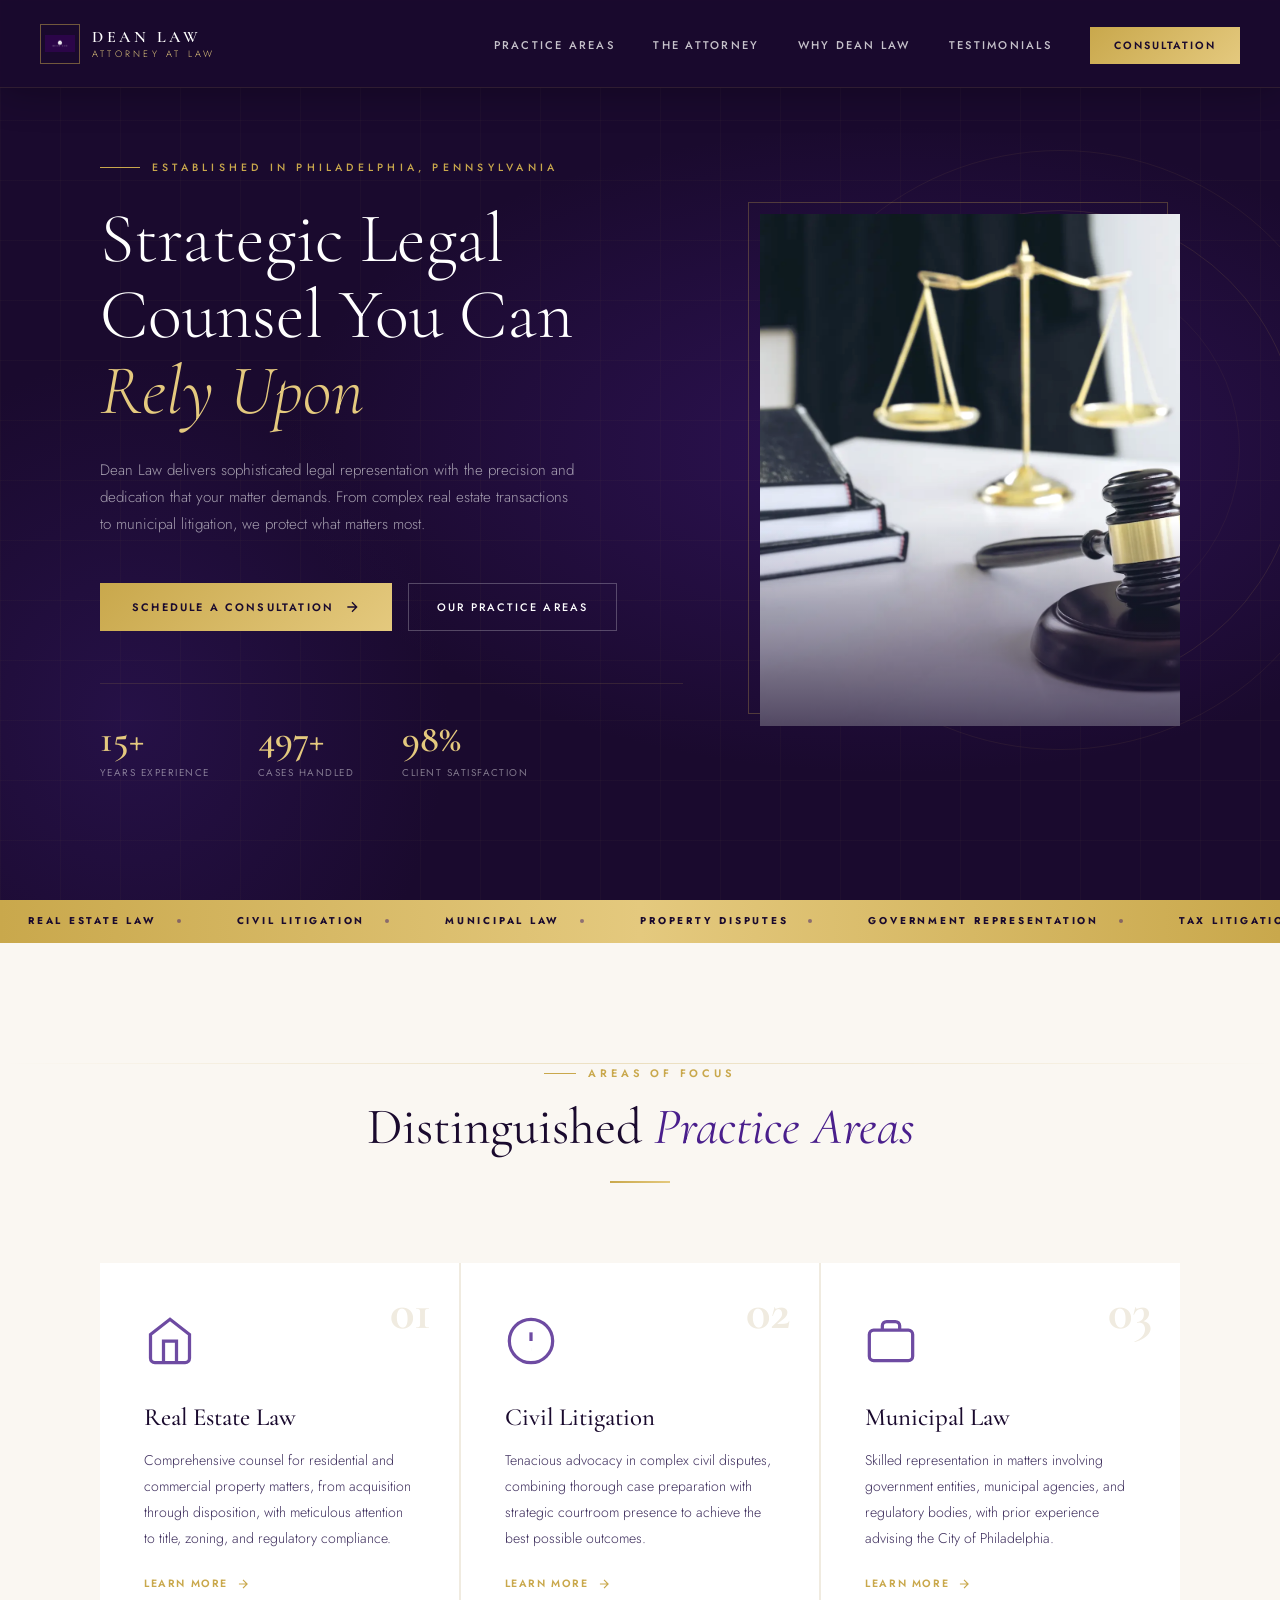
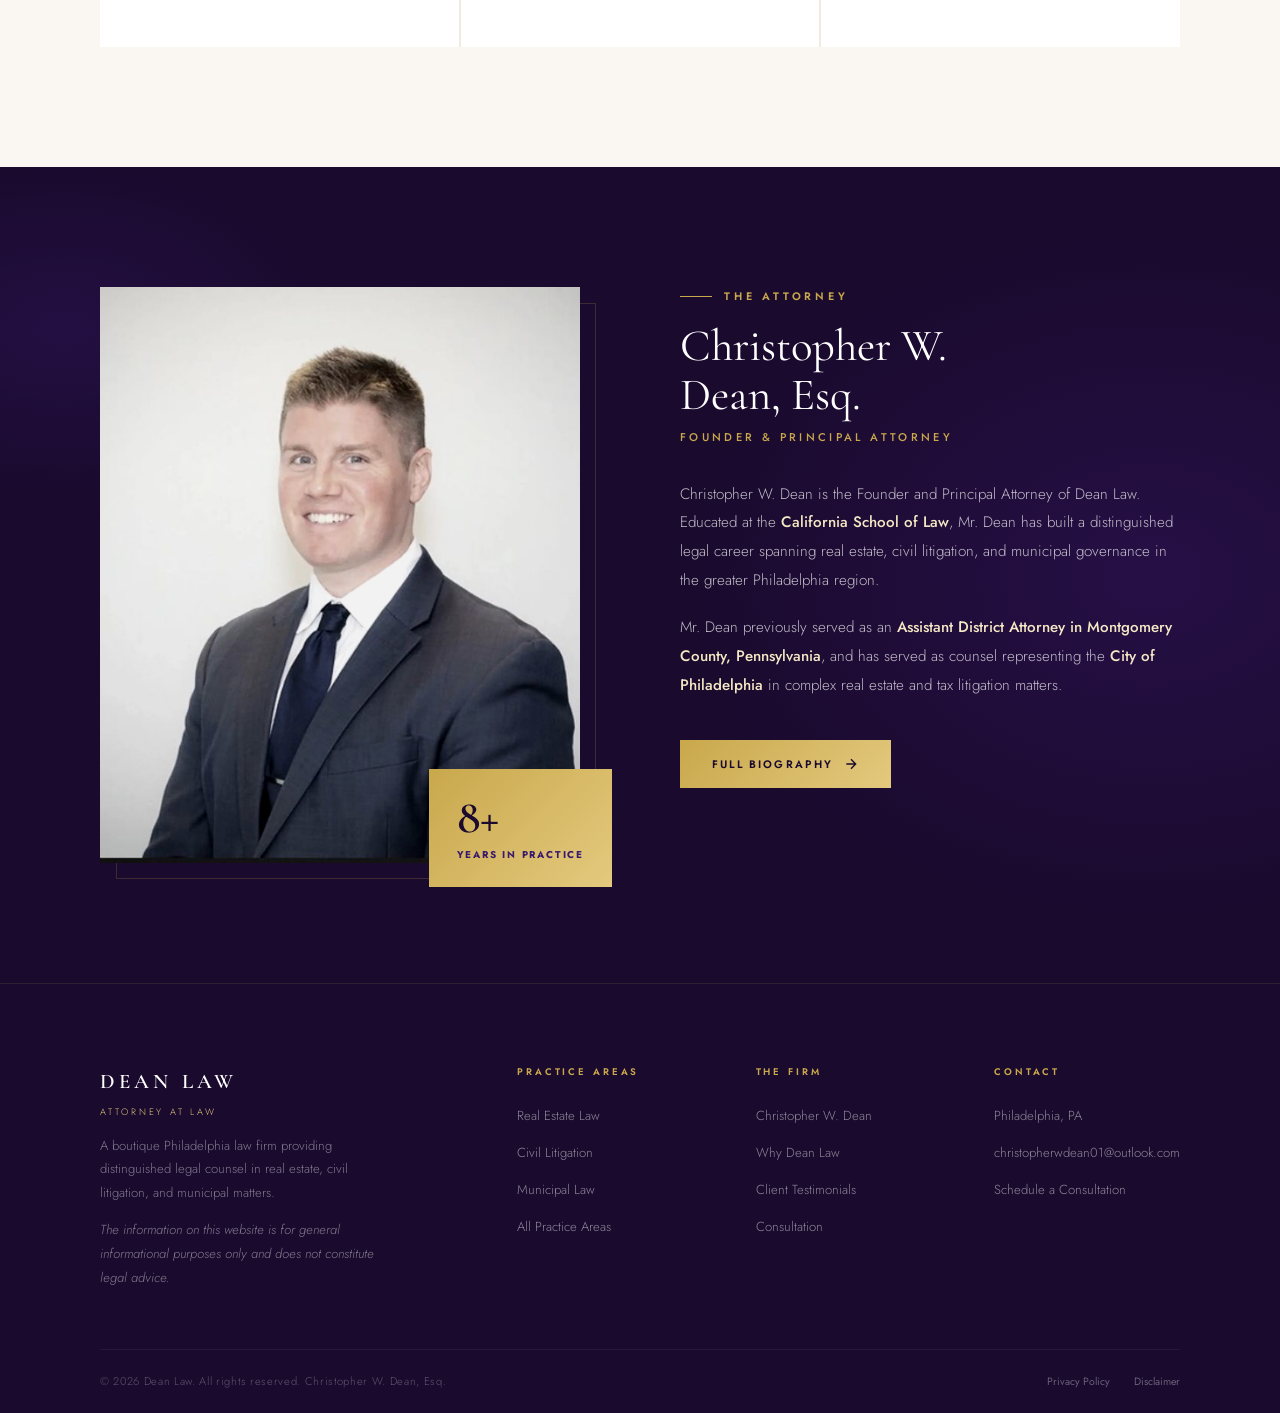
==== commit e2803aa4: "Update index.html" ====
--- a/index.html
+++ b/index.html
@@ -5,6 +5,24 @@
   <meta name="viewport" content="width=device-width, initial-scale=1.0" />
   <meta name="description" content="Dean Law — Philadelphia's premier boutique law firm. Christopher W. Dean, Esq. provides distinguished legal representation in Real Estate Law, Civil Litigation, and Municipal Law." />
   <title>Dean Law | Christopher W. Dean, Esq. — Philadelphia, Pennsylvania</title>
+
+  <!-- Favicon -->
+  <link rel="icon" type="image/x-icon" href="image/favico.ico" />
+  <link rel="shortcut icon" type="image/x-icon" href="image/favico.ico" />
+
+  <!-- Open Graph — controls preview card when link is pasted -->
+  <meta property="og:title"       content="Dean Law | Christopher W. Dean, Esq." />
+  <meta property="og:description" content="Philadelphia's premier boutique law firm. Distinguished representation in Real Estate Law, Civil Litigation, and Municipal Law." />
+  <meta property="og:image"       content="https://deanlawfirm.github.io/Dean/image/logo.png" />
+  <meta property="og:type"        content="website" />
+  <meta property="og:url"         content="https://deanlawfirm.github.io/Dean/" />
+
+  <!-- Twitter / X card -->
+  <meta name="twitter:card"        content="summary" />
+  <meta name="twitter:title"       content="Dean Law | Christopher W. Dean, Esq." />
+  <meta name="twitter:description" content="Philadelphia's premier boutique law firm. Distinguished representation in Real Estate Law, Civil Litigation, and Municipal Law." />
+  <meta name="twitter:image"       content="https://deanlawfirm.github.io/Dean/image/logo.png" />
+
   <link rel="stylesheet" href="style.css" />
 </head>
 <body>
@@ -80,8 +98,6 @@
         <div class="hero-photo-frame">
           <img src="image/law-image.jpg" alt="Dean Law" class="hero-photo" />
         </div>
-          
-        </div>
       </div>
     </div>
   </section>
@@ -89,6 +105,14 @@
   <!-- ── Ticker ── -->
   <div class="ticker-bar">
     <div class="ticker-track">
+      <span class="ticker-item">Real Estate Law <span class="ticker-dot"></span></span>
+      <span class="ticker-item">Civil Litigation <span class="ticker-dot"></span></span>
+      <span class="ticker-item">Municipal Law <span class="ticker-dot"></span></span>
+      <span class="ticker-item">Property Disputes <span class="ticker-dot"></span></span>
+      <span class="ticker-item">Government Representation <span class="ticker-dot"></span></span>
+      <span class="ticker-item">Tax Litigation <span class="ticker-dot"></span></span>
+      <span class="ticker-item">Contract Law <span class="ticker-dot"></span></span>
+      <!-- duplicate set for seamless loop -->
       <span class="ticker-item">Real Estate Law <span class="ticker-dot"></span></span>
       <span class="ticker-item">Civil Litigation <span class="ticker-dot"></span></span>
       <span class="ticker-item">Municipal Law <span class="ticker-dot"></span></span>
@@ -229,4 +253,4 @@
 
   <script src="main.js"></script>
 </body>
-</html>+</html>
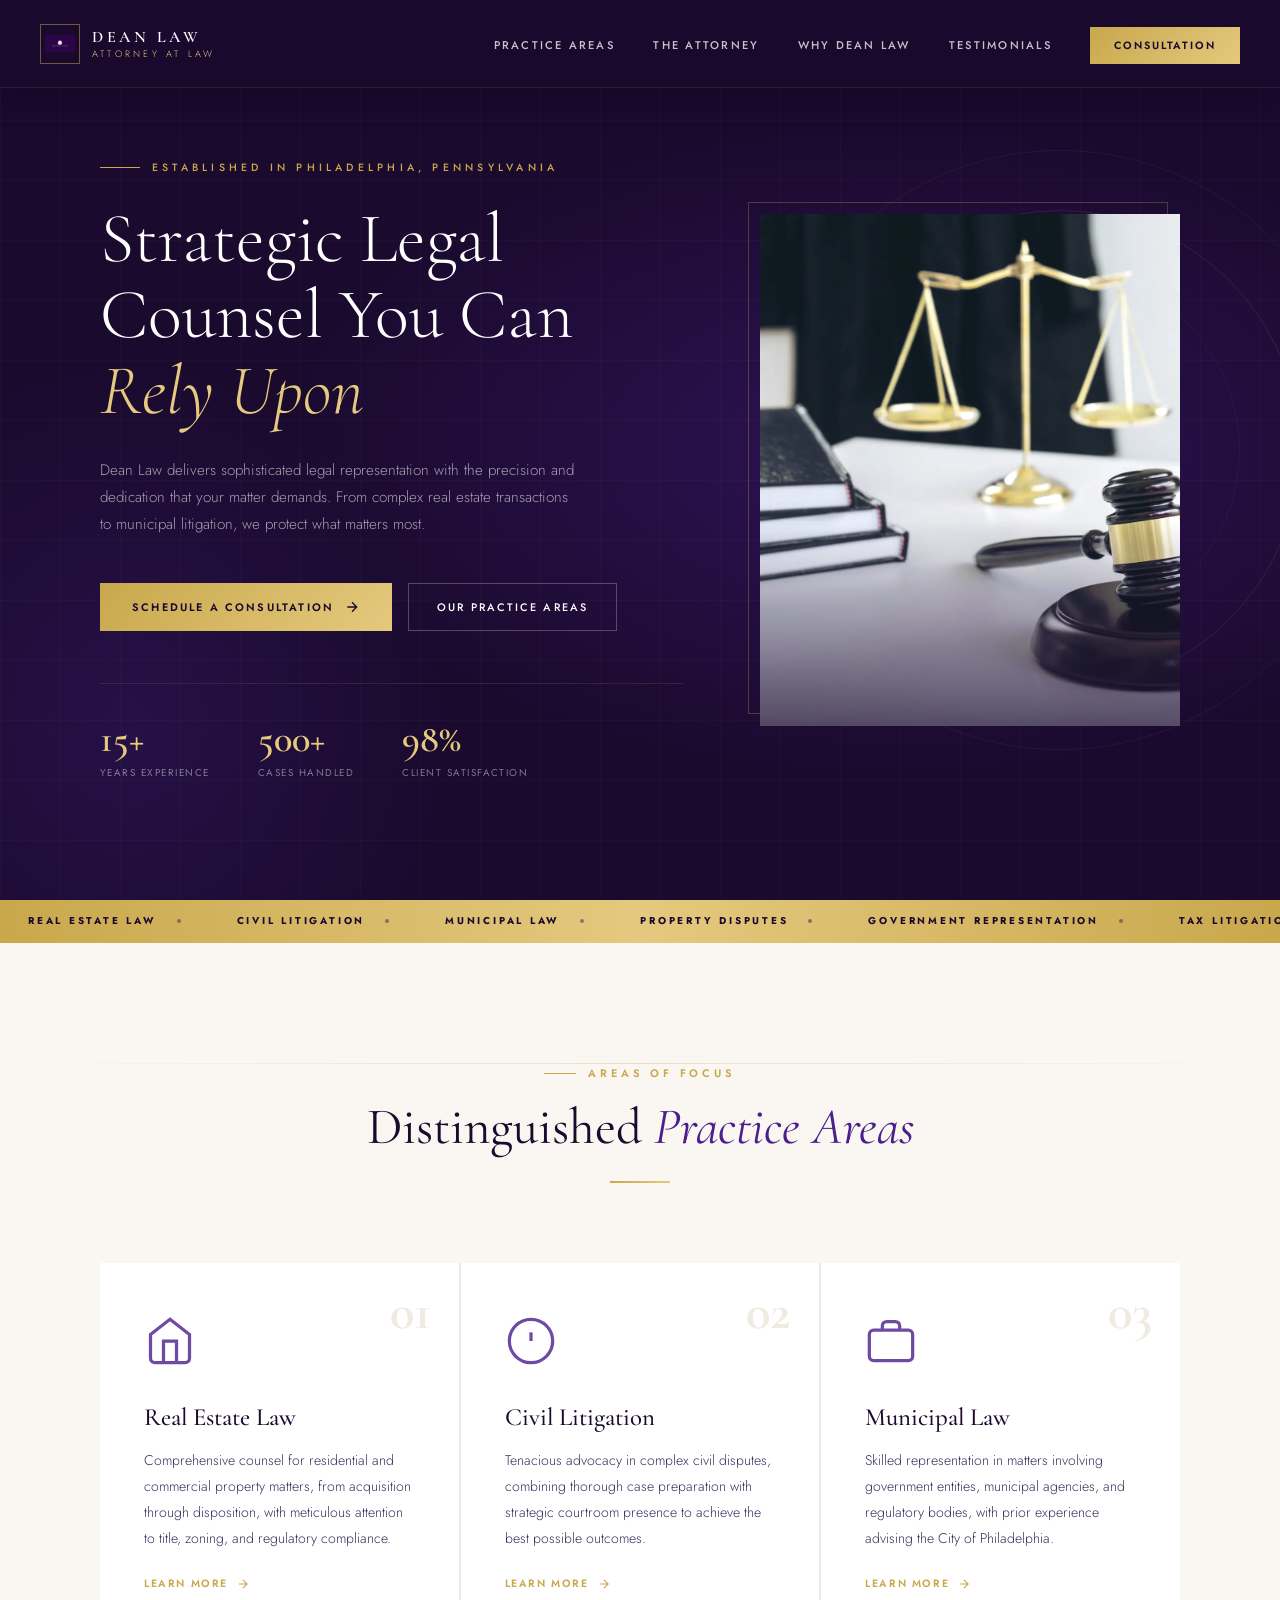
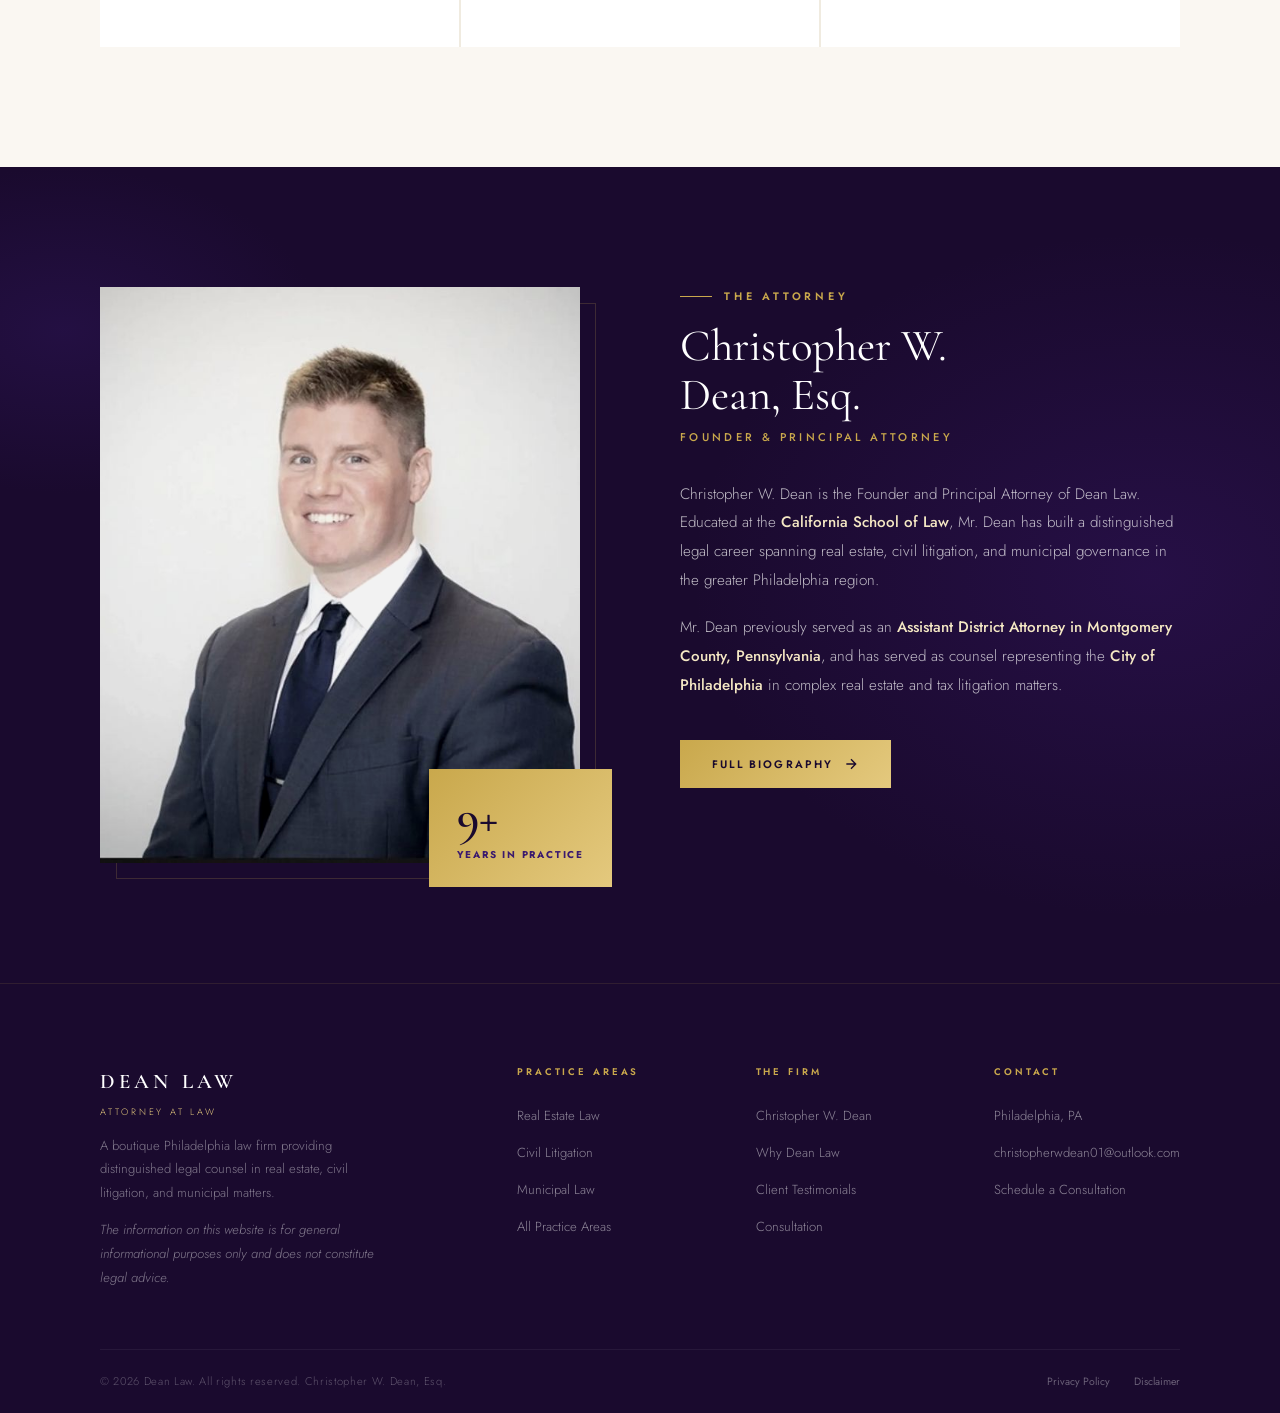
==== commit 6995d344: "Update favico index.html" ====
--- a/index.html
+++ b/index.html
@@ -13,7 +13,7 @@
   <!-- Open Graph — controls preview card when link is pasted -->
   <meta property="og:title"       content="Dean Law | Christopher W. Dean, Esq." />
   <meta property="og:description" content="Philadelphia's premier boutique law firm. Distinguished representation in Real Estate Law, Civil Litigation, and Municipal Law." />
-  <meta property="og:image"       content="https://deanlawfirm.github.io/Dean/image/logo.png" />
+  <meta property="og:image"       content="image/logo.png" />
   <meta property="og:type"        content="website" />
   <meta property="og:url"         content="https://deanlawfirm.github.io/Dean/" />
 
@@ -21,7 +21,7 @@
   <meta name="twitter:card"        content="summary" />
   <meta name="twitter:title"       content="Dean Law | Christopher W. Dean, Esq." />
   <meta name="twitter:description" content="Philadelphia's premier boutique law firm. Distinguished representation in Real Estate Law, Civil Litigation, and Municipal Law." />
-  <meta name="twitter:image"       content="https://deanlawfirm.github.io/Dean/image/logo.png" />
+  <meta name="twitter:image"       content="image/logo.png" />
 
   <link rel="stylesheet" href="style.css" />
 </head>
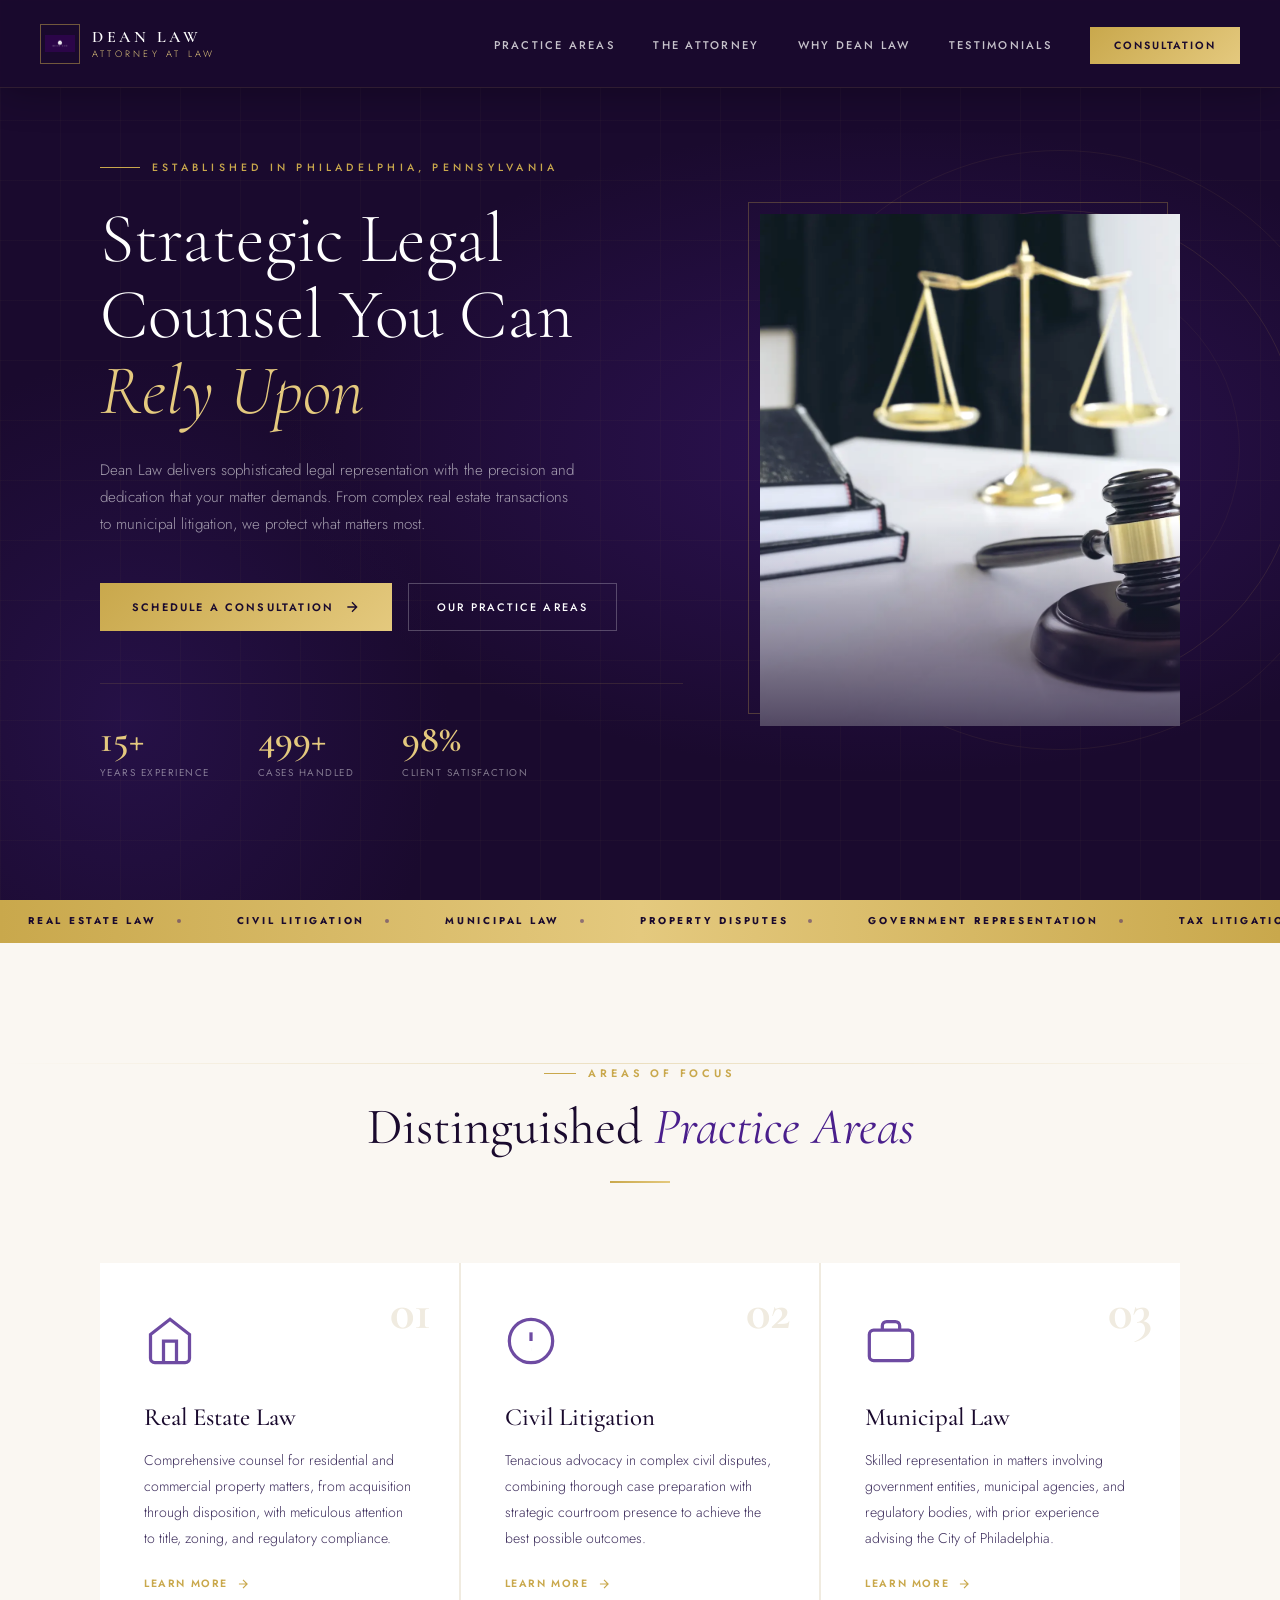
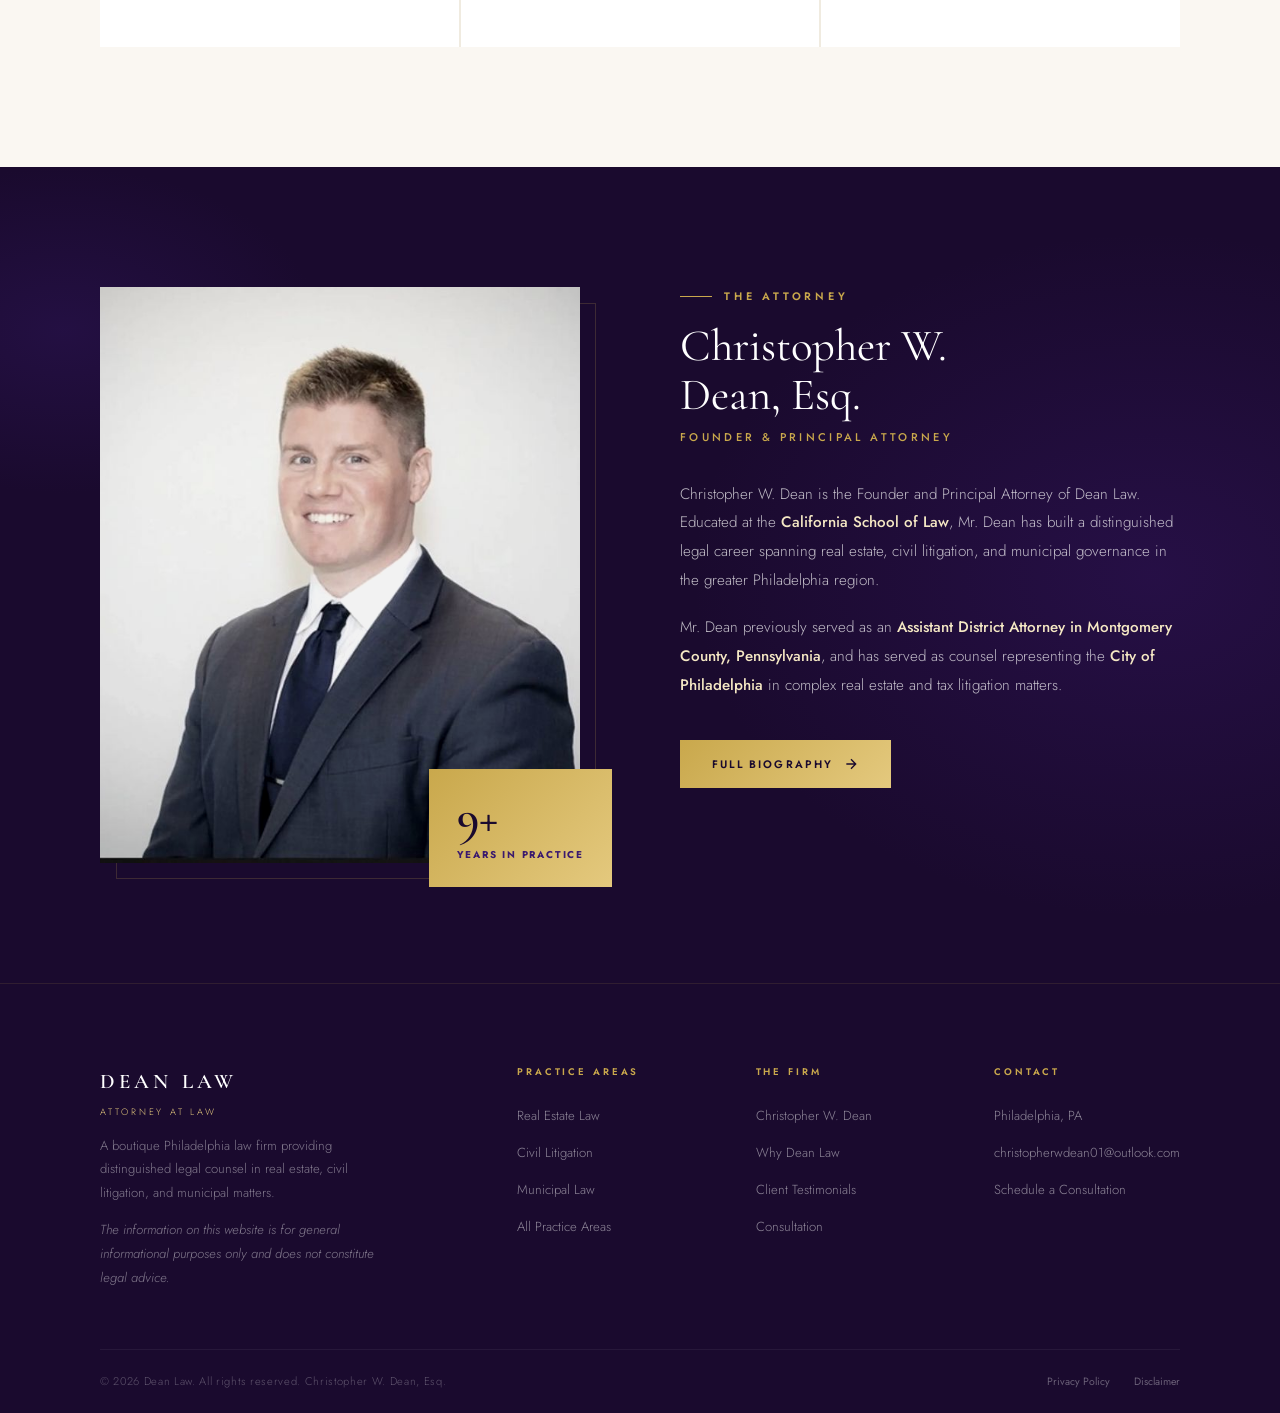
==== commit 0b0e5754: "Update spaces index.html" ====
--- a/index.html
+++ b/index.html
@@ -7,23 +7,23 @@
   <title>Dean Law | Christopher W. Dean, Esq. — Philadelphia, Pennsylvania</title>
 
   <!-- Favicon -->
-  <link rel="icon" type="image/x-icon" href="image/favico.ico" />
-  <link rel="shortcut icon" type="image/x-icon" href="image/favico.ico" />
+  <link rel="icon" type="image/x-icon" href="image/favico.ico"/>
+  <link rel="shortcut icon" type="image/x-icon" href="image/favico.ico"/>
 
   <!-- Open Graph — controls preview card when link is pasted -->
-  <meta property="og:title"       content="Dean Law | Christopher W. Dean, Esq." />
+  <meta property="og:title"       content="Dean Law | Christopher W. Dean, Esq."/>
   <meta property="og:description" content="Philadelphia's premier boutique law firm. Distinguished representation in Real Estate Law, Civil Litigation, and Municipal Law." />
-  <meta property="og:image"       content="image/logo.png" />
-  <meta property="og:type"        content="website" />
-  <meta property="og:url"         content="https://deanlawfirm.github.io/Dean/" />
+  <meta property="og:image"       content="image/logo.png"/>
+  <meta property="og:type"        content="website"/>
+  <meta property="og:url"         content="https://deanlawfirm.github.io/Dean/"/>
 
   <!-- Twitter / X card -->
-  <meta name="twitter:card"        content="summary" />
-  <meta name="twitter:title"       content="Dean Law | Christopher W. Dean, Esq." />
+  <meta name="twitter:card"        content="summary"/>
+  <meta name="twitter:title"       content="Dean Law | Christopher W. Dean, Esq."/>
   <meta name="twitter:description" content="Philadelphia's premier boutique law firm. Distinguished representation in Real Estate Law, Civil Litigation, and Municipal Law." />
-  <meta name="twitter:image"       content="image/logo.png" />
-
-  <link rel="stylesheet" href="style.css" />
+  <meta name="twitter:image"       content="image/logo.png"/>
+
+  <link rel="stylesheet" href="style.css"/>
 </head>
 <body>
 
